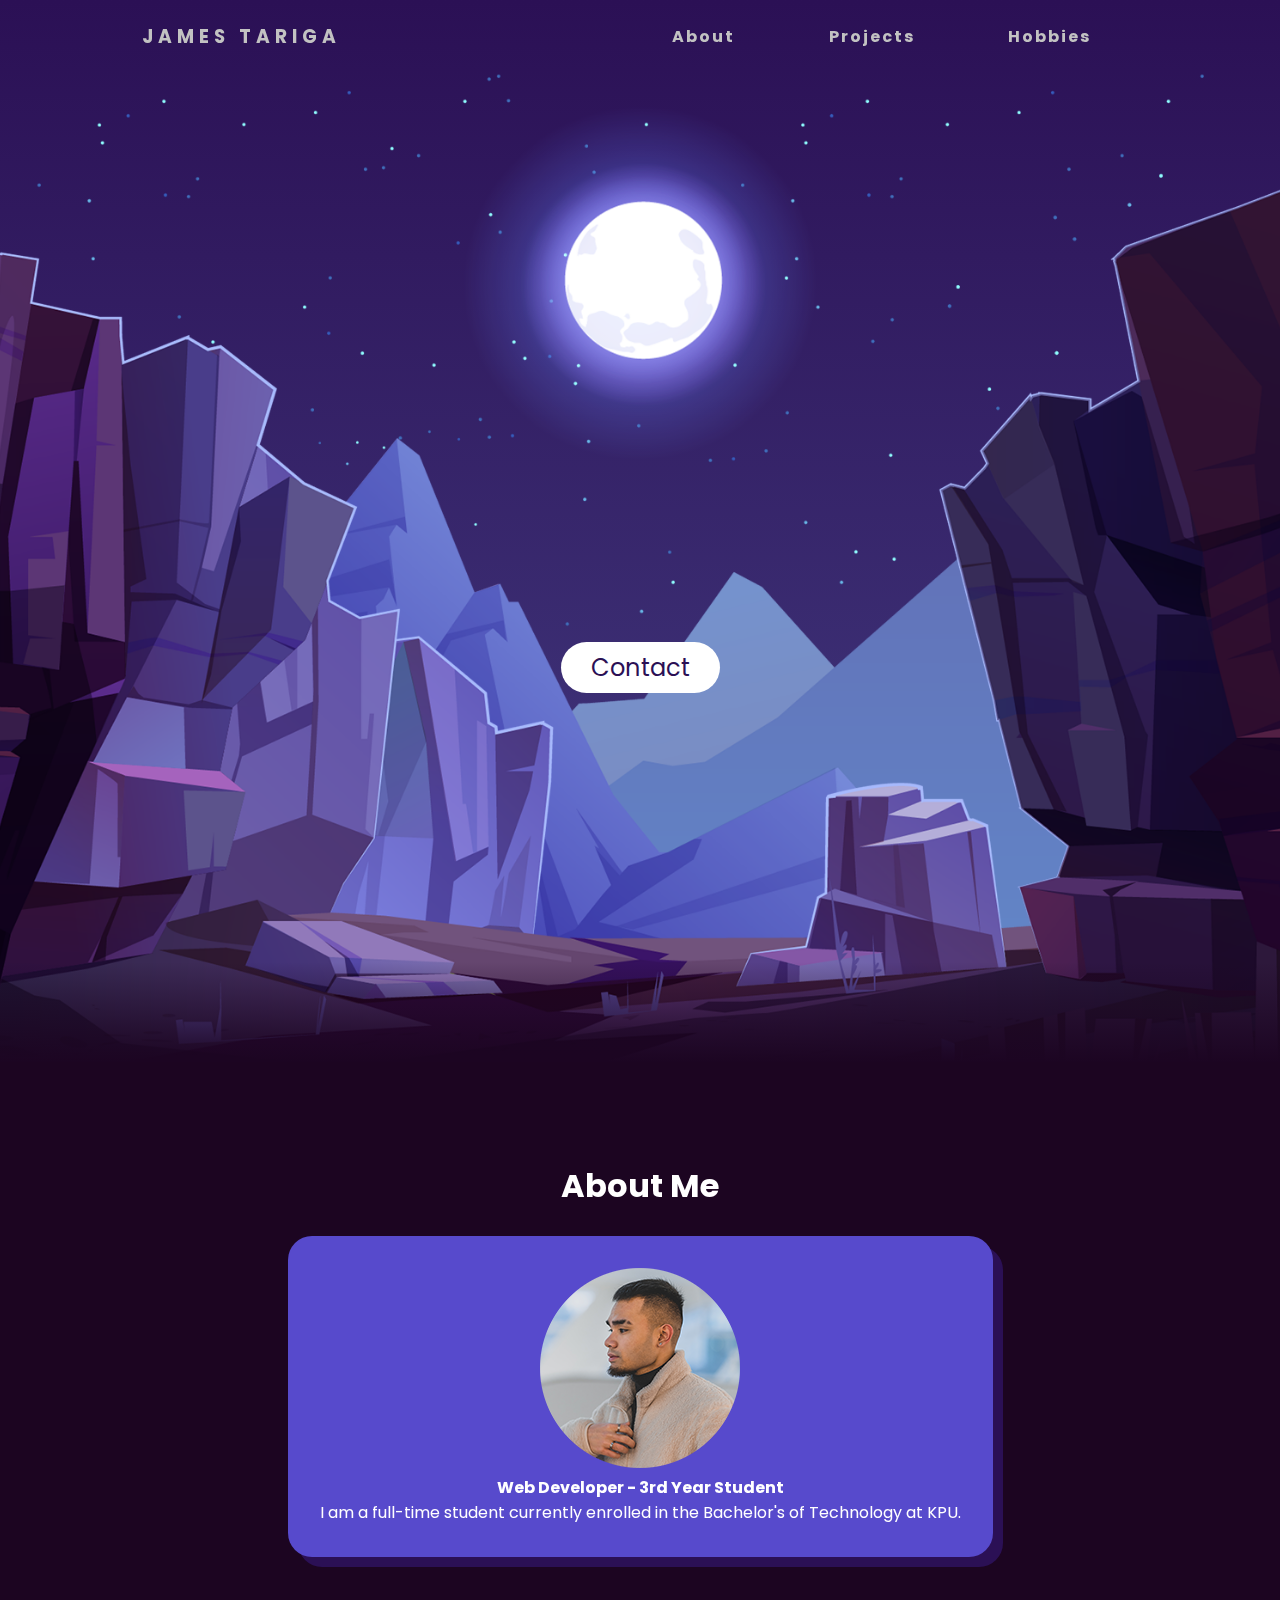
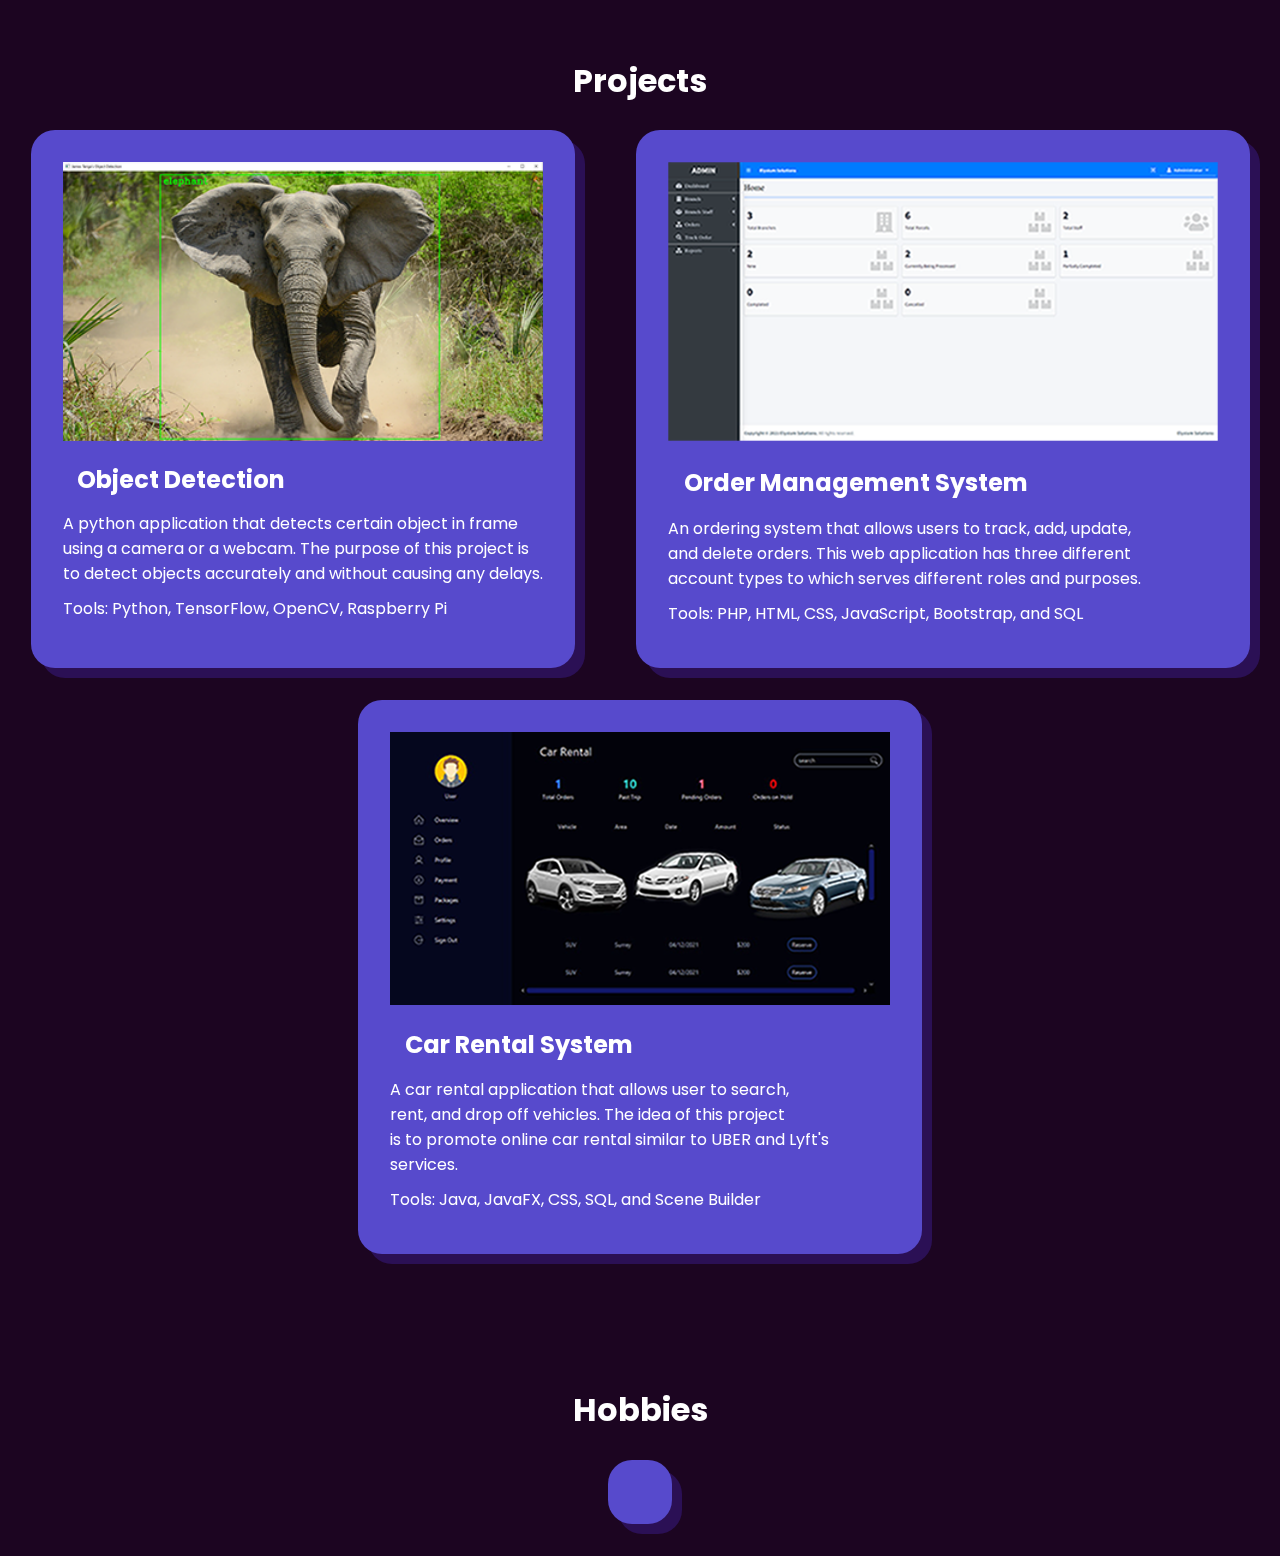
==== index.html @ a45af9a8 "Minor Update" ====
<!DOCTYPE html>
<html lang="en" dir="ltr">

<head>
  <meta charset="utf-8">
  <meta name="viewport" content="width=device-width, initial-scale =1.0">
  <title>James Tariga's Web Portfolio</title>
  <link rel="stylesheet" href="./css/style.css">
  <link rel="preconnect" href="https://fonts.googleapis.com">
  <link rel="preconnect" href="https://fonts.gstatic.com" crossorigin>
  <link href="https://fonts.googleapis.com/css2?family=Poppins&display=swap" rel="stylesheet">
</head>

<!-- Start Body -->

<body>

  <!-- Navbar setup-->

  <header>
    <nav>
      <div class="branding">
        <h3>James Tariga</h3>
      </div>
      <ul class="nav-links">
        <li>
          <a href="#about">About</a>
        </li>
        <li>
          <a href="#projects">Projects</a>
        </li>
        <li>
          <a href="#hobbies">Hobbies</a>
      </ul>
      <div class="burger">
        <div class="line1"></div>
        <div class="line2"></div>
        <div class="line3"></div>
      </div>
    </nav>
    <script src="./js/navbar.js"></script>
  </header>

  <!-- Parallax effect -->

  <section class="parallax">
    <img src="./Images/stars.png" id="stars" alt="stars">
    <img src="./Images/moon.png" id="moon" alt="moon">
    <img src="./Images/mountains_behind.png" id="mountains_behind" alt="mountains_behind">
    <h2 id="text">Web Portfolio</h2>
    <a href="mailto:earl.tariga@email.kpu.ca" id="btn">Contact</a>
    <img src="./Images/mountains_front.png" id="mountains_front" alt="mountains_front">
  </section>

  <!-- About Me section -->

  <div class="about-title" id="about">
    <h2>About Me</h2>
  </div>

  <div class="container">
    <div class="flex">
      <img src="./Images/JamesPFP.png" alt="James Tariga">
      <h4>Web Developer - 3rd Year Student</h4>
      <p>I am a full-time student currently enrolled in the Bachelor's of Technology at KPU.</p>
    </div>
  </div>

  <!-- Project Section -->

  <div class="project-title" id="projects">
    <h2>Projects</h2>
  </div>

  <div class="flex-container">
    <div class="flex-item">
      <a href="https://github.com/jamestariga/ObjectDetection.git"><img src="./Images/ObjectDetection2.png" alt="Object Detection" id="object-detection"></a>
      <h3>Object Detection</h3>
      <p>A python application that detects certain object in frame <br>
        using a camera or a webcam. The purpose of this project is <br>
        to detect objects accurately and without causing any delays.
      </p> 
      <p>Tools: Python, TensorFlow, OpenCV, Raspberry Pi <br></p>
    </div>
    <div class="flex-item">
      <a href="https://github.com/jamestariga/OrderManagementSystem.git"><img src="./Images/oms2.png" alt="OMS" id="oms"></a>
      <h3>Order Management System</h3>
      <p>An ordering system that allows users to track, add, update,<br> 
        and delete orders. This web application has three different <br>
        account types to which serves different roles and purposes.
      </p>
      <p>Tools: PHP, HTML, CSS, JavaScript, Bootstrap, and SQL</p>
    </div>
    <div class="flex-item">
      <img src="./Images/CarRental2.png" alt="Car-Rental" id="car-rental">
      <h3>Car Rental System</h3>
      <p>A car rental application that allows user to search, <br>
        rent, and drop off vehicles. The idea of this project <br>
        is to promote online car rental similar to UBER and Lyft's<br>
        services.
      </p>
      <p>Tools: Java, JavaFX, CSS, SQL, and Scene Builder</p>
    </div>
  </div>

  <div class="hobbies-title" id="hobbies">
    <h2>Hobbies</h2>
  </div>
  
<div class="flex-container">
  <div class="flex-item">

  </div>
</div>

  <script src= "./js/parallax.js"></script>

</body>
</html>
---- css/style.css ----
* {
  margin: 0;
  padding: 0;
  box-sizing: border-box;
  scroll-behavior: smooth;
}

body {
  min-height: 100vh;
  background: linear-gradient(#2b1055, #7597de);
  overflow-x: hidden;
  font-family: 'Poppins', sans-serif;
}

nav {
  display: flex;
  justify-content: space-around;
  align-items: center;
  min-height: 8vh;
  z-index: 10000;
}

.branding {
  color: rgb(194, 194, 194);
  text-transform: uppercase;
  letter-spacing: 5px;
  font-size: 1em;
}

.nav-links {
  display: flex;
  justify-content: space-around;
  width: 40%;
}

.nav-links li {
  list-style: none;
}

.nav-links a {
  color: rgb(194, 194, 194);
  text-decoration: none;
  letter-spacing: 2px;
  font-weight: bold;
  font-size: 1em;
  padding: 5px 5px;
  border-radius: 0.5em 0.5em 0.5em 0.5em;
}

.nav-links a:hover {
  background-color: rgb(87, 74, 204);
  color: rgb(0, 0, 0)
}

.burger {
  display: none;
  cursor: pointer;
}

.burger div {
  width: 25px;
  height: 3px;
  background-color: rgb(194, 194, 194);
  margin: 5px;
  transition: all 0.3s ease;
}

.parallax {
  position: relative;
  width: 100%;
  height: 110vh;
  padding: 100px;
  display: flex;
  justify-content: center;
  align-items: center;
  overflow: hidden;
}

.parallax::before {
  content: '';
  position: absolute;
  bottom: 0;
  width: 100%;
  height: 100px;
  background: linear-gradient(to top, #1c0522, transparent);
  z-index: 1000;
}

.parallax img {
  position: absolute;
  top: 0;
  left: 0;
  width: 100%;
  height: 100%;
  object-fit: cover;
  pointer-events: none;
}

#moon {
  mix-blend-mode: screen;
}

#mountains_front {
  z-index: 10;
}

#text {
  position:absolute;
  right: -350px;
  color: #fff;
  white-space: nowrap;
  font-size: 7.5vw;
  z-index: 9;
}

#btn {
  text-decoration: none;
  display: inline-block;
  padding: 8px 30px;
  border-radius: 40px;
  background: #fff;
  color: #2b1055;
  font-size: 1.5em;
  transform: translateY(100px);
}

.about-title {
  display: flex;
  justify-content: space-around;
  flex-wrap: wrap;
  padding-top: 100px;
  background: #1c0521;
}

.about-title h2 {
  font-size: 2.0em;
  color: #fff;
}

.container {
  display: flex;
  flex-wrap: nowrap;
  padding-top: 2%;
  background: #1c0521;
}

.container img {
  width: 100%;
  max-width:200px;
  height: auto;
}

.flex {
  text-align: center;
  border-radius: 1.5em 1.5em 1.5em 1.5em;
  padding: 2rem;
  margin: auto;
  background-color: rgb(87, 74, 204);
  box-shadow: 10px 10px#2b1055;
}

.flex h4 {
  color: #fff;
}


.flex p {
  font-size: 1.0em;
  color: #fff;
}

.project-title {
  display: flex;
  justify-content: space-around;
  flex-wrap: wrap;
  padding-top: 100px;
  background: #1c0521;
}

.project-title h2 {
  font-size: 2.0em;
  color: #fff;
}

.flex-container {
  display: flex;
  justify-content: space-around;
  flex-wrap: wrap;
  padding-top: 2%;
  background: #1c0521;
}

.flex-item {
  padding: 2rem;
  margin-bottom: 2rem;
  height: auto;
  border-radius: 1.5em 1.5em 1.5em 1.5em;
  background-color: rgb(87, 74, 204);
  box-shadow: 10px 10px#2b1055;
}

.flex-item h3 {
  font-size: 1.5em;
  color: #fff;
  margin: 3%;
  text-align: left;
}

.flex-item p {
  font-size: 1.0em;
  color: #fff;
  margin-bottom: 10px;
  text-align: justify;
}

#object-detection {
  width: 100%;
  height: auto;
}

#oms {
  width: 100%;
  height: auto;
}

#car-rental {
  width: 100%;
  height: auto;
}

.hobbies-title {
  display: flex;
  justify-content: space-around;
  flex-wrap: wrap;
  padding-top: 100px;
  background: #1c0521;
}

.hobbies-title h2 {
  font-size: 2.0em;
  color: #fff;
}

@media screen and (max-width:1024px) {
  .nav-links {
    width: 60%;
  }
  .flex-item {
    padding: 2.5rem;
  }
}

@media screen and (max-width:768px) {
  body {
    overflow-x: hidden;
  }

  h2 {
    font-size: 0.25rem;
  }

  p {
    font-size: 1.2rem;
  }
  .nav-links {
    position: absolute;
    right: 0;
    height: 92vh;
    top: 8vh;
    background: linear-gradient(#2b1055, #7597de);
    display: flex;
    flex-direction: column;
    align-items: center;
    width: 100%;
    transform: translateX(100%);
    transition: transform 0.5s ease-in;
    z-index: 10000;
  }
  .nav-links li {
    opacity: 0;
  }
  .burger {
    display: block;
  }

  .flex-item {
    padding: 1.5rem;
  }

}

.nav-active {
  transform: translateX(0%);
}

@keyframes navLinkFade {
  from {
    opacity: 0;
    transform: translateX(50px);
  }
  to {
    opacity: 1;
    transform: translateX(0px);
  }
}

.toggle .line1 {
  transform: rotate(-45deg) translate(-5px,6px);
}

.toggle .line2 {
  opacity: 0;
}

.toggle .line3 {
  transform: rotate(45deg) translate(-5px,-6px);
}
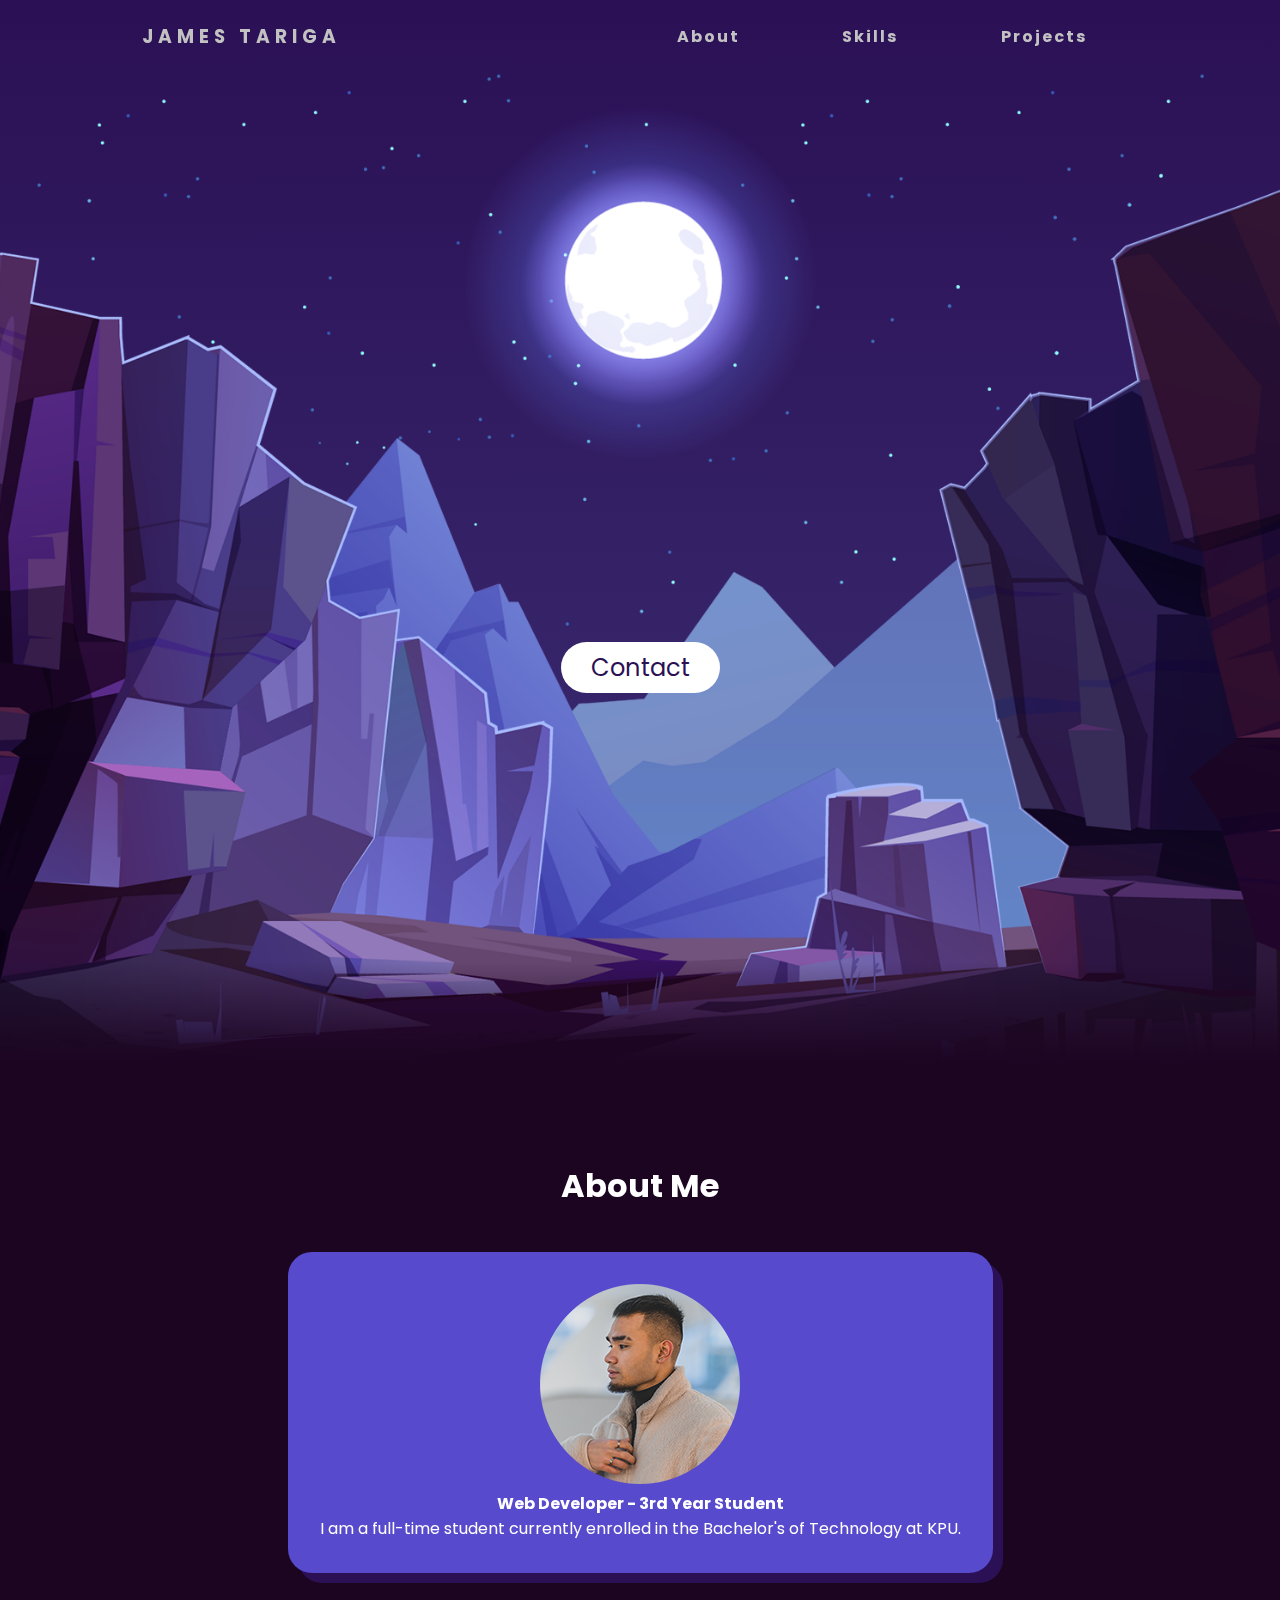
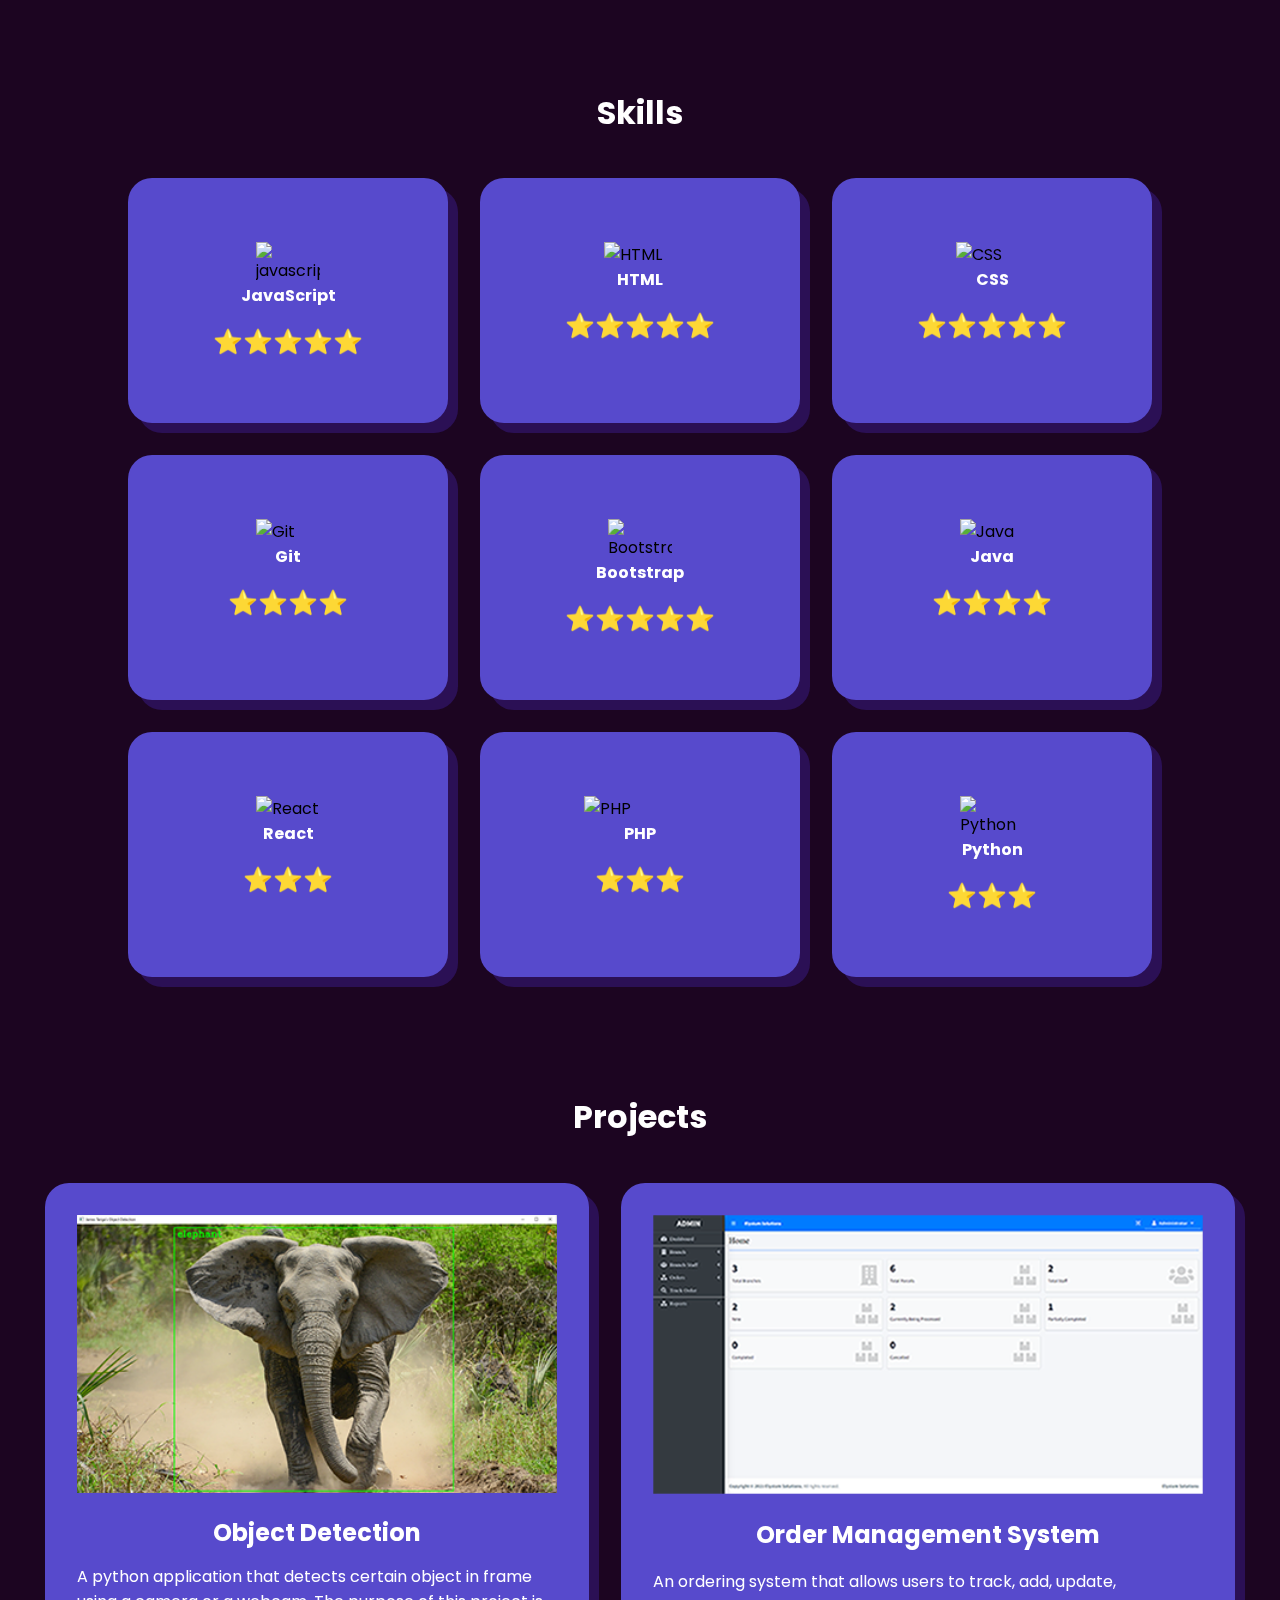
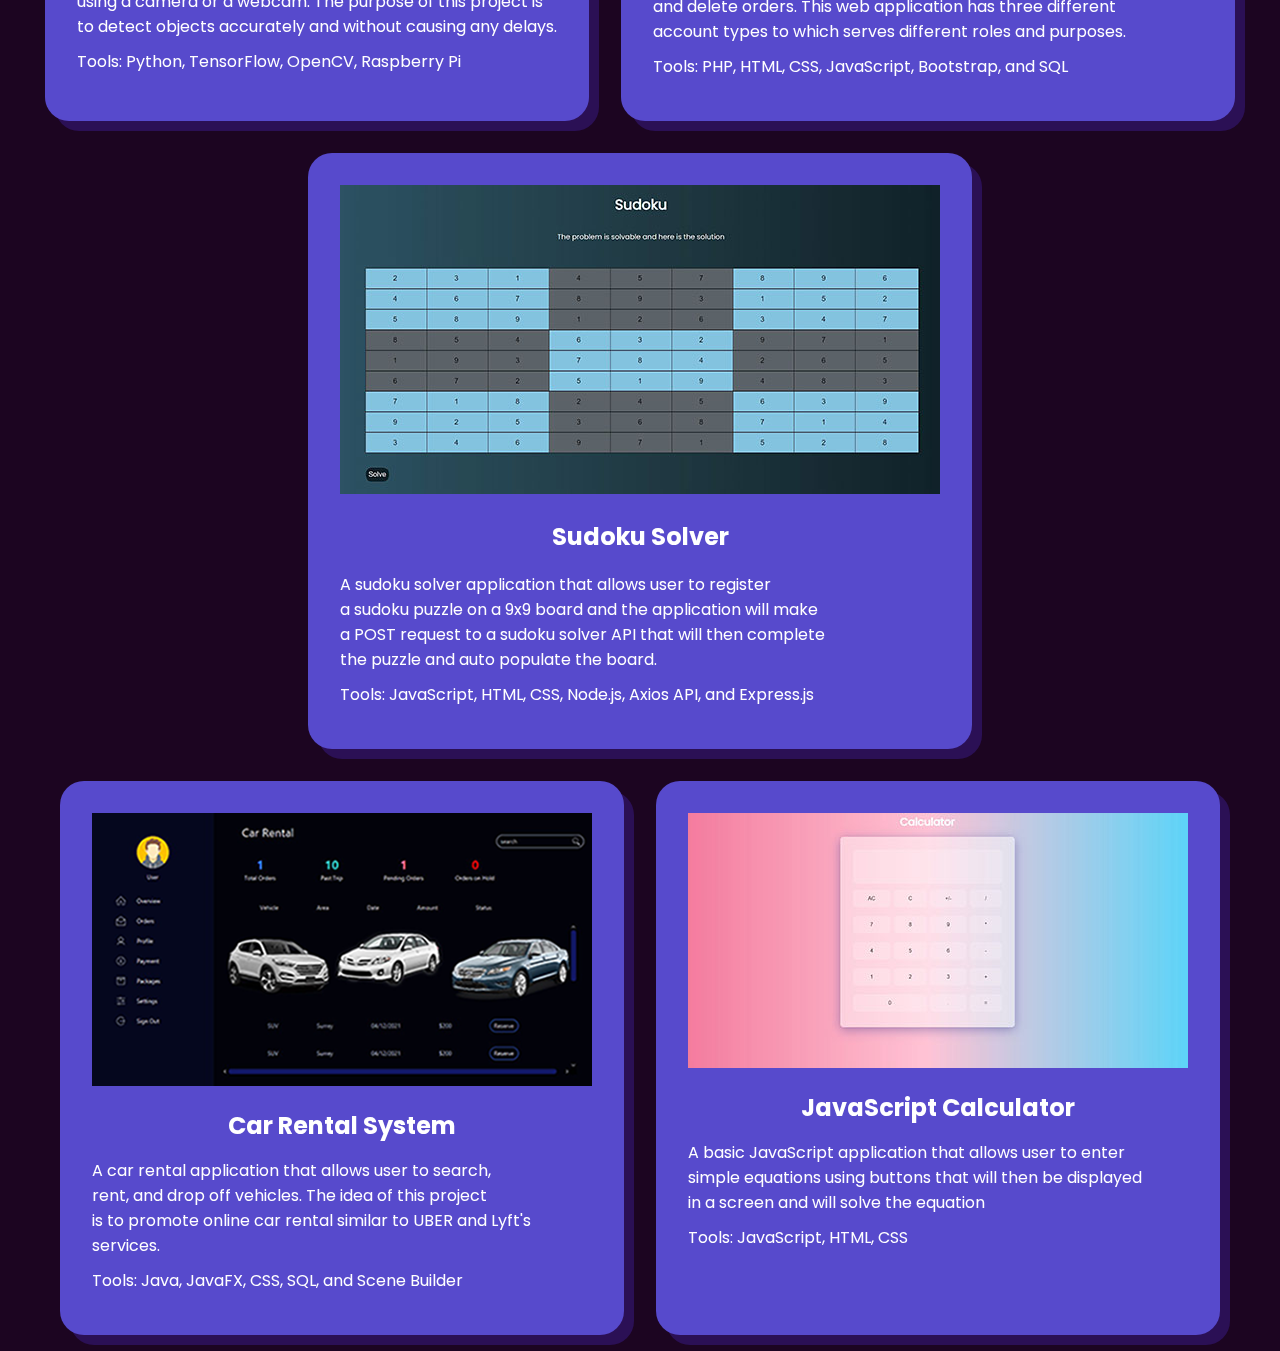
==== commit b83b4725: "Updated sections" ====
--- a/index.html
+++ b/index.html
@@ -27,10 +27,10 @@
           <a href="#about">About</a>
         </li>
         <li>
-          <a href="#projects">Projects</a>
+          <a href="#skills">Skills</a>
         </li>
         <li>
-          <a href="#hobbies">Hobbies</a>
+          <a href="#projects">Projects</a>
       </ul>
       <div class="burger">
         <div class="line1"></div>
@@ -60,9 +60,63 @@
 
   <div class="container">
     <div class="flex">
-      <img src="./Images/JamesPFP.png" alt="James Tariga">
+      <a href="https://github.com/jamestariga"><img src="./Images/JamesPFP.png" alt="James Tariga"></a>
       <h4>Web Developer - 3rd Year Student</h4>
       <p>I am a full-time student currently enrolled in the Bachelor's of Technology at KPU.</p>
+    </div>
+  </div>
+
+    <!-- Skills section -->
+
+  <div class="skills-title" id="skills">
+    <h2>Skills</h2>
+  </div>
+
+  <div class="skills-container" id="skills-item">
+    <div class="skills-item">
+      <img src="https://raw.githubusercontent.com/jmnote/z-icons/master/svg/javascript.svg" alt="javascript">
+      <h3>JavaScript</h3>
+      <p>⭐⭐⭐⭐⭐</p>
+    </div>
+    <div class="skills-item" id="html">
+      <img src="https://raw.githubusercontent.com/github/explore/80688e429a7d4ef2fca1e82350fe8e3517d3494d/topics/html/html.png" alt="HTML">
+      <h3>HTML</h3>
+      <p>⭐⭐⭐⭐⭐</p>
+    </div>
+    <div class="skills-item" id="css">
+      <img src="https://raw.githubusercontent.com/github/explore/80688e429a7d4ef2fca1e82350fe8e3517d3494d/topics/css/css.png" alt="CSS">
+      <h3>CSS</h3>
+      <p>⭐⭐⭐⭐⭐</p>
+    </div>
+    <div class="skills-item">
+      <img src="https://raw.githubusercontent.com/jmnote/z-icons/master/svg/github.svg" alt="Git">
+      <h3>Git</h3>
+      <p>⭐⭐⭐⭐</p>
+    </div>
+    <div class="skills-item">
+      <img src="https://raw.githubusercontent.com/jmnote/z-icons/master/svg/bootstrap.svg" alt="Bootstrap">
+      <h3>Bootstrap</h3>
+      <p>⭐⭐⭐⭐⭐</p>
+    </div>
+    <div class="skills-item">
+      <img src="https://raw.githubusercontent.com/jmnote/z-icons/master/svg/java.svg" alt="Java">
+      <h3>Java</h3>
+      <p>⭐⭐⭐⭐</p>
+    </div>
+    <div class="skills-item" id="react">
+      <img src="https://raw.githubusercontent.com/github/explore/80688e429a7d4ef2fca1e82350fe8e3517d3494d/topics/react/react.png" alt="React">
+      <h3>React</h3>
+      <p>⭐⭐⭐</p>
+    </div>
+    <div class="skills-item" id="php">
+      <img src="https://raw.githubusercontent.com/jmnote/z-icons/master/svg/php.svg" alt="PHP">
+      <h3>PHP</h3>
+      <p>⭐⭐⭐</p>
+    </div>
+    <div class="skills-item">
+      <img src="https://raw.githubusercontent.com/jmnote/z-icons/master/svg/python.svg" alt="Python">
+      <h3>Python</h3>
+      <p>⭐⭐⭐</p>
     </div>
   </div>
 
@@ -92,6 +146,16 @@
       <p>Tools: PHP, HTML, CSS, JavaScript, Bootstrap, and SQL</p>
     </div>
     <div class="flex-item">
+      <a href="https://github.com/jamestariga/sudoku-solver"><img src="./Images/sudoku-solver2.jpg" alt="sudoku-solver" id="sudoku-solver"></a>
+      <h3>Sudoku Solver</h3>
+      <p>A sudoku solver application that allows user to register <br>
+        a sudoku puzzle on a 9x9 board and the application will make <br>
+        a POST request to a sudoku solver API that will then complete<br>
+        the puzzle and auto populate the board.
+      </p>
+      <p>Tools: JavaScript, HTML, CSS, Node.js, Axios API, and Express.js</p>
+    </div>
+    <div class="flex-item">
       <img src="./Images/CarRental2.png" alt="Car-Rental" id="car-rental">
       <h3>Car Rental System</h3>
       <p>A car rental application that allows user to search, <br>
@@ -101,17 +165,16 @@
       </p>
       <p>Tools: Java, JavaFX, CSS, SQL, and Scene Builder</p>
     </div>
+    <div class="flex-item">
+      <a href="https://github.com/jamestariga/Calculator"><img src="./Images/calculator2.jpg" alt="Car-Rental" id="calculator"></a>
+      <h3>JavaScript Calculator</h3>
+      <p>A basic JavaScript application that allows user to enter <br>
+        simple equations using buttons that will then be displayed <br>
+        in a screen and will solve the equation<br>
+      </p>
+      <p>Tools: JavaScript, HTML, CSS</p>
+    </div>
   </div>
-
-  <div class="hobbies-title" id="hobbies">
-    <h2>Hobbies</h2>
-  </div>
-  
-<div class="flex-container">
-  <div class="flex-item">
-
-  </div>
-</div>
 
   <script src= "./js/parallax.js"></script>
 
--- a/css/style.css
+++ b/css/style.css
@@ -126,8 +126,7 @@
 
 .about-title {
   display: flex;
-  justify-content: space-around;
-  flex-wrap: wrap;
+  justify-content: center;
   padding-top: 100px;
   background: #1c0521;
 }
@@ -139,7 +138,8 @@
 
 .container {
   display: flex;
-  flex-wrap: nowrap;
+  justify-content: center;
+  flex-wrap: wrap;
   padding-top: 2%;
   background: #1c0521;
 }
@@ -154,22 +154,166 @@
   text-align: center;
   border-radius: 1.5em 1.5em 1.5em 1.5em;
   padding: 2rem;
-  margin: auto;
+  margin: 1rem;
   background-color: rgb(87, 74, 204);
   box-shadow: 10px 10px#2b1055;
 }
 
-.flex h4 {
-  color: #fff;
-}
-
-
 .flex p {
   font-size: 1.0em;
   color: #fff;
+  text-align: justify;
+}
+
+.flex h4 {
+  font-size: 1.0em;
+  color: #fff;
+}
+
+.flex:hover {
+  background-color: rgb(40, 30, 131);
+}
+
+.skills-title {
+  display: flex;
+  justify-content: center;
+  padding-top: 100px;
+  background: #1c0521;
+}
+
+.skills-title h2 {
+  font-size: 2.0em;
+  color: #fff;
+}
+
+.skills-container {
+  display: flex;
+  justify-content: center;
+  flex-wrap: wrap;
+  padding-top: 2%;
+  background: #1c0521;
+}
+
+.skills-item {
+  display: flex;
+  flex-direction: column;
+  padding: 4rem;
+  margin: 1rem;
+  width: 25%;
+  height: auto;
+  border-radius: 1.5em 1.5em 1.5em 1.5em;
+  background-color: rgb(87, 74, 204);
+  box-shadow: 10px 10px#2b1055;
+}
+
+.skills-item h3 {
+  font-size: 1em;
+  color: #fff;
+  text-align: center;
+}
+
+.skills-item p {
+  font-size: 1.5rem;
+  padding-top: 1rem;
+  text-align: center;
+}
+
+#skills-item img {
+  display: block;
+  margin: 0 auto;
+  width: 4rem;
+}
+
+#html img{
+  width: 4.5rem;
+}
+
+#css img{
+  width: 4.5rem;
+}
+
+#react img{
+  width: 4rem;
+}
+
+#php img{
+  width: 7rem;
 }
 
 .project-title {
+  display: flex;
+  justify-content: center;
+  flex-wrap: wrap;
+  padding-top: 100px;
+  background: #1c0521;
+}
+
+.project-title h2 {
+  font-size: 2.0em;
+  color: #fff;
+}
+
+.flex-container {
+  display: flex;
+  justify-content: center;
+  flex-wrap: wrap;
+  padding-top: 2%;
+  background: #1c0521;
+}
+
+.flex-item {
+  padding: 2rem;
+  margin: 1rem;
+  height: auto;
+  border-radius: 1.5em 1.5em 1.5em 1.5em;
+  background-color: rgb(87, 74, 204);
+  box-shadow: 10px 10px#2b1055;
+}
+
+.flex-item h3 {
+  font-size: 1.5em;
+  color: #fff;
+  margin: 3%;
+  text-align: center;
+}
+
+.flex-item p {
+  font-size: 1.0em;
+  color: #fff;
+  margin-bottom: 10px;
+  text-align: justify;
+}
+
+.flex-item:hover {
+  background-color: rgb(40, 30, 131);
+}
+
+#object-detection {
+  width: 100%;
+  height: auto;
+}
+
+#oms {
+  width: 100%;
+  height: auto;
+}
+
+#car-rental {
+  width: 100%;
+  height: auto;
+}
+
+#sudoku-solver {
+  width: 100%;
+  height: auto;
+}
+
+#calculator {
+  width: 100%;
+  height: auto;
+}
+
+.hobbies-title {
   display: flex;
   justify-content: space-around;
   flex-wrap: wrap;
@@ -177,65 +321,6 @@
   background: #1c0521;
 }
 
-.project-title h2 {
-  font-size: 2.0em;
-  color: #fff;
-}
-
-.flex-container {
-  display: flex;
-  justify-content: space-around;
-  flex-wrap: wrap;
-  padding-top: 2%;
-  background: #1c0521;
-}
-
-.flex-item {
-  padding: 2rem;
-  margin-bottom: 2rem;
-  height: auto;
-  border-radius: 1.5em 1.5em 1.5em 1.5em;
-  background-color: rgb(87, 74, 204);
-  box-shadow: 10px 10px#2b1055;
-}
-
-.flex-item h3 {
-  font-size: 1.5em;
-  color: #fff;
-  margin: 3%;
-  text-align: left;
-}
-
-.flex-item p {
-  font-size: 1.0em;
-  color: #fff;
-  margin-bottom: 10px;
-  text-align: justify;
-}
-
-#object-detection {
-  width: 100%;
-  height: auto;
-}
-
-#oms {
-  width: 100%;
-  height: auto;
-}
-
-#car-rental {
-  width: 100%;
-  height: auto;
-}
-
-.hobbies-title {
-  display: flex;
-  justify-content: space-around;
-  flex-wrap: wrap;
-  padding-top: 100px;
-  background: #1c0521;
-}
-
 .hobbies-title h2 {
   font-size: 2.0em;
   color: #fff;
@@ -248,6 +333,11 @@
   .flex-item {
     padding: 2.5rem;
   }
+  .skills-item p {
+    font-size: 1rem;
+    padding-top: 0.75rem;
+  }
+  
 }
 
 @media screen and (max-width:768px) {
@@ -262,6 +352,61 @@
   p {
     font-size: 1.2rem;
   }
+
+  .container img {
+    width: 100%;
+    max-width:100px;
+    height: auto;
+  }
+
+  .flex {
+    padding: 1rem;
+  }
+
+  #skills-item img {
+    display: block;
+    margin: 0 auto;
+    width: 2rem;
+  }
+
+  #php img{
+    width: 3.5rem;
+    display: block;
+    margin: 0 auto;
+  }
+
+  .skills-item {
+    padding: 2rem;
+    margin: 0.5rem;
+    width: 25%;
+    height: auto;
+  }
+
+  .skills-item h3 {
+    font-size: 0.5rem;
+  }
+
+  .skills-item p {
+    font-size: 0.5rem;
+    padding-top: 0.5rem;
+  }
+
+  #html img{
+    width: 2.1rem;
+  }
+  
+  #css img{
+    width: 2.1rem;
+  }
+  
+  #react img{
+    width: 1.8rem;
+  }
+  
+  #php img{
+    width: 3.3rem;
+  }
+
   .nav-links {
     position: absolute;
     right: 0;
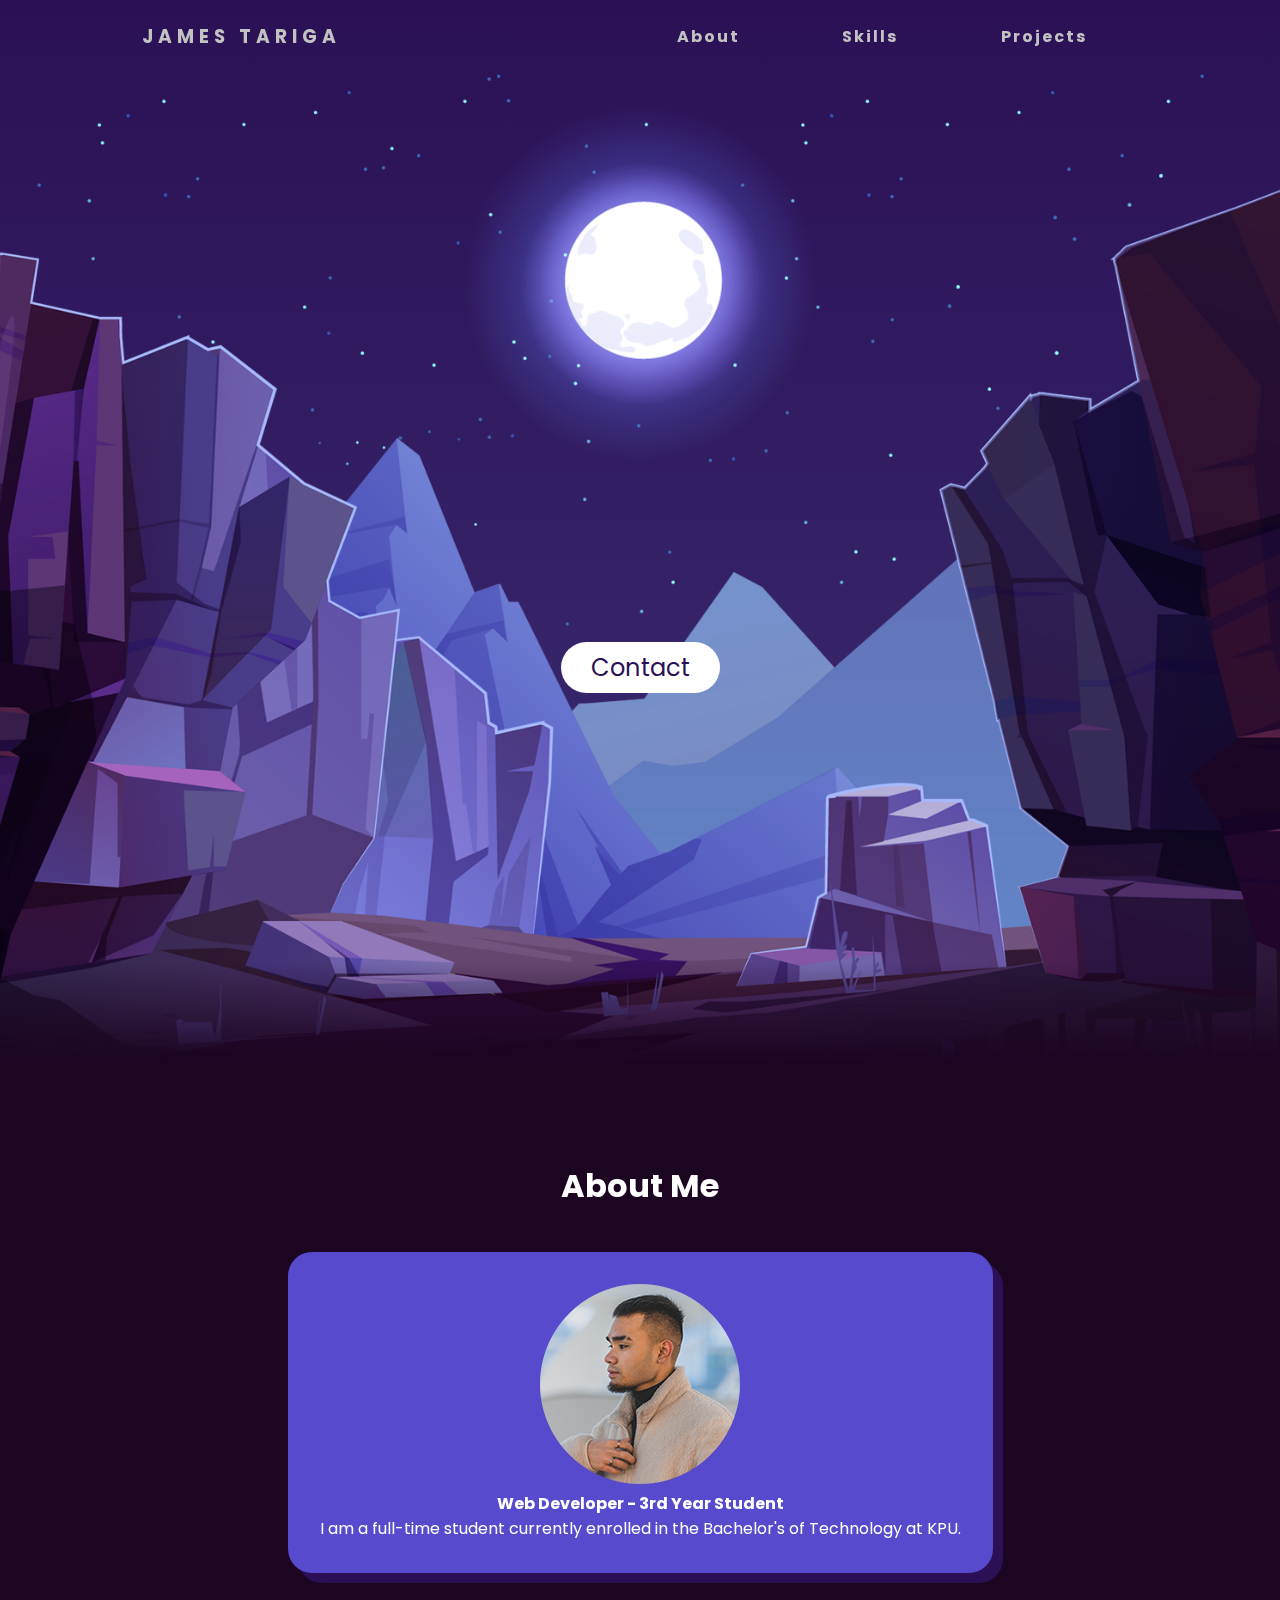
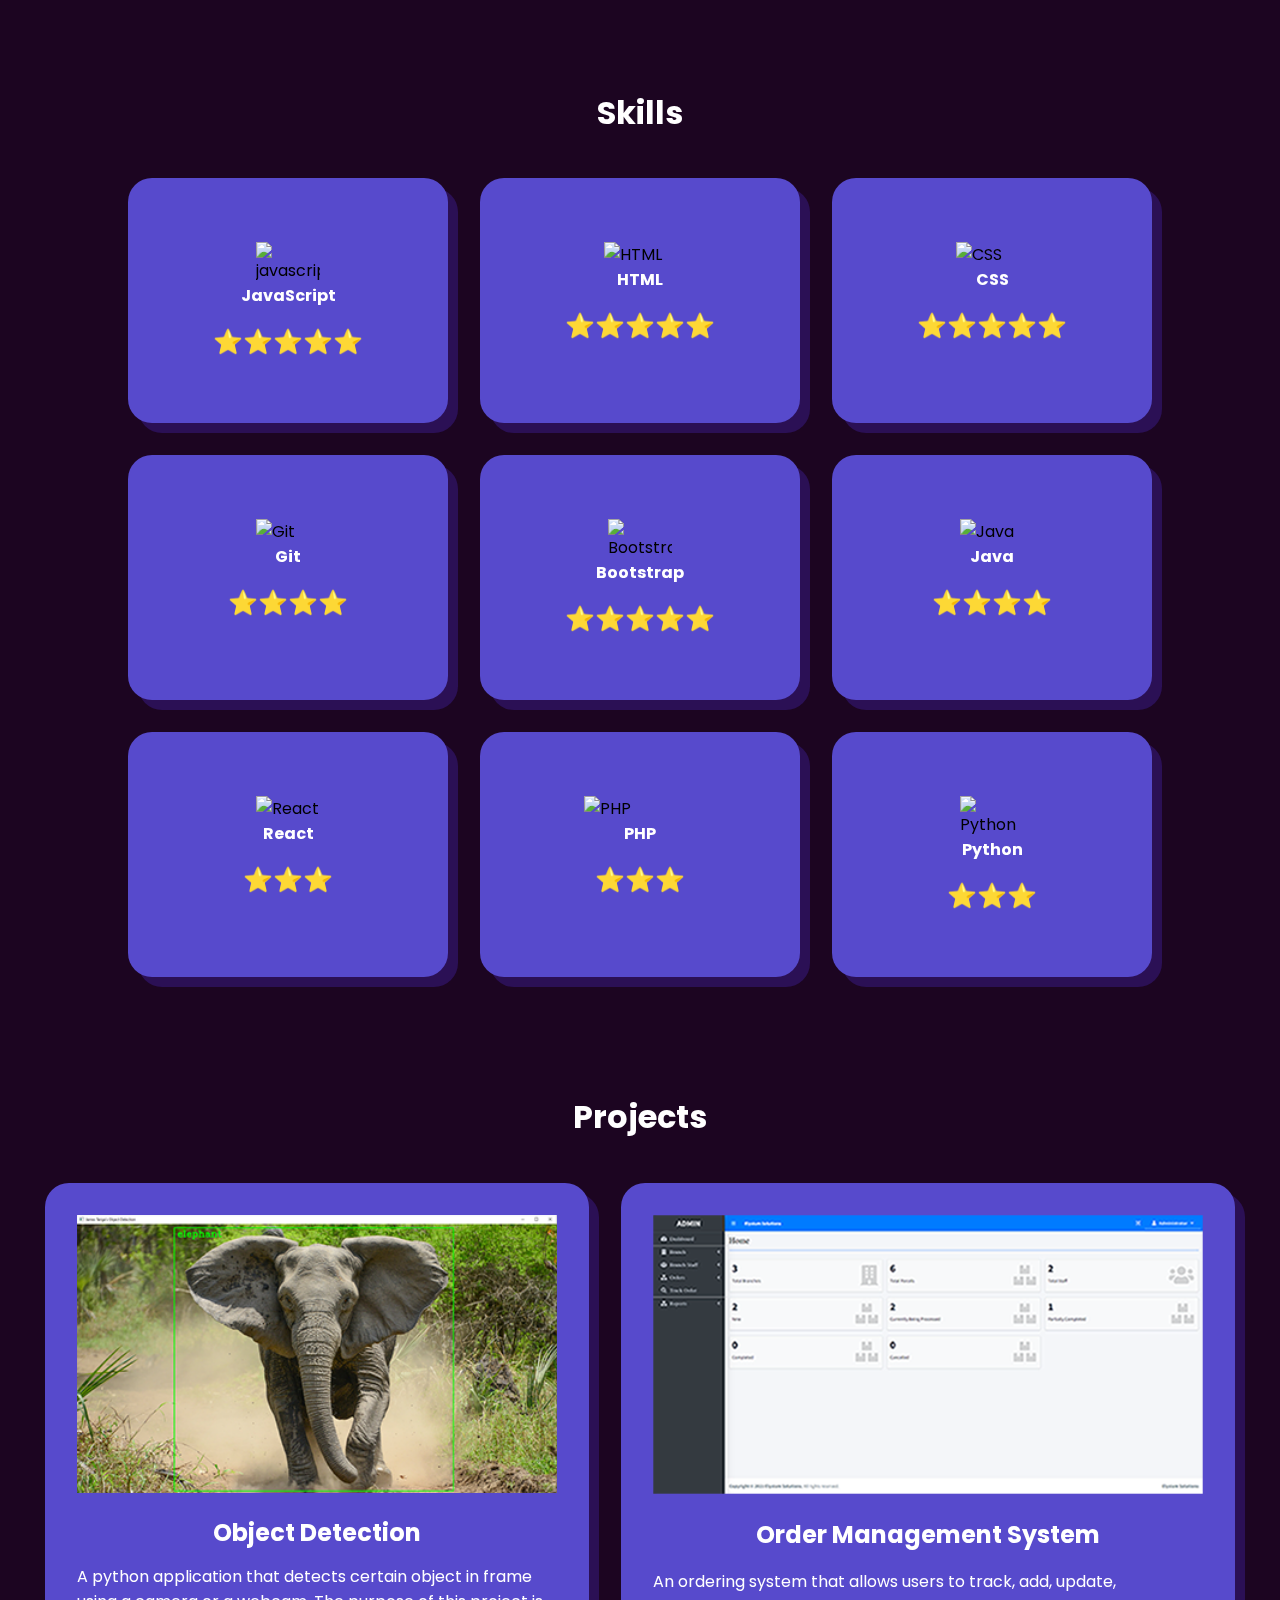
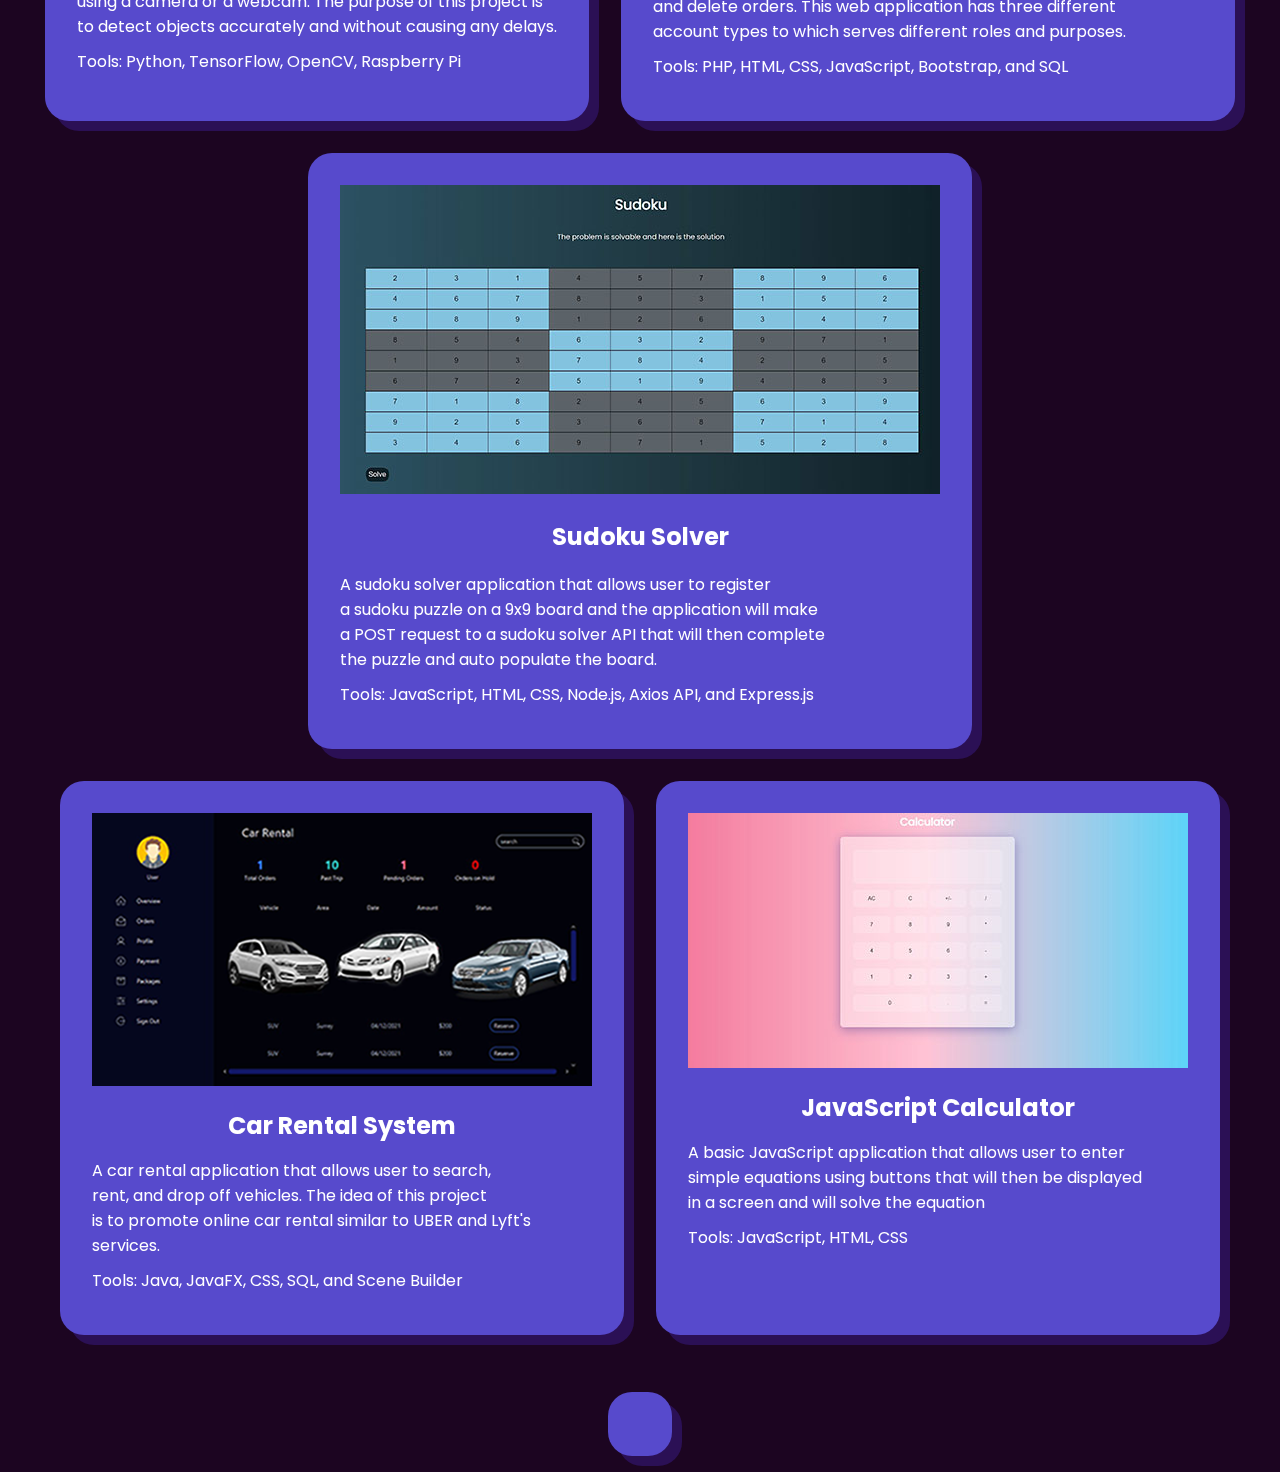
==== commit 4a3d6a3a: "Updated sections" ====
--- a/index.html
+++ b/index.html
@@ -175,6 +175,13 @@
       <p>Tools: JavaScript, HTML, CSS</p>
     </div>
   </div>
+  
+<div class="flex-container">
+  <div class="flex-item">
+
+    
+  </div>
+</div>
 
   <script src= "./js/parallax.js"></script>
 
--- a/css/style.css
+++ b/css/style.css
@@ -158,6 +158,11 @@
   background-color: rgb(87, 74, 204);
   box-shadow: 10px 10px#2b1055;
 }
+
+.flex h4 {
+  color: #fff;
+}
+
 
 .flex p {
   font-size: 1.0em;
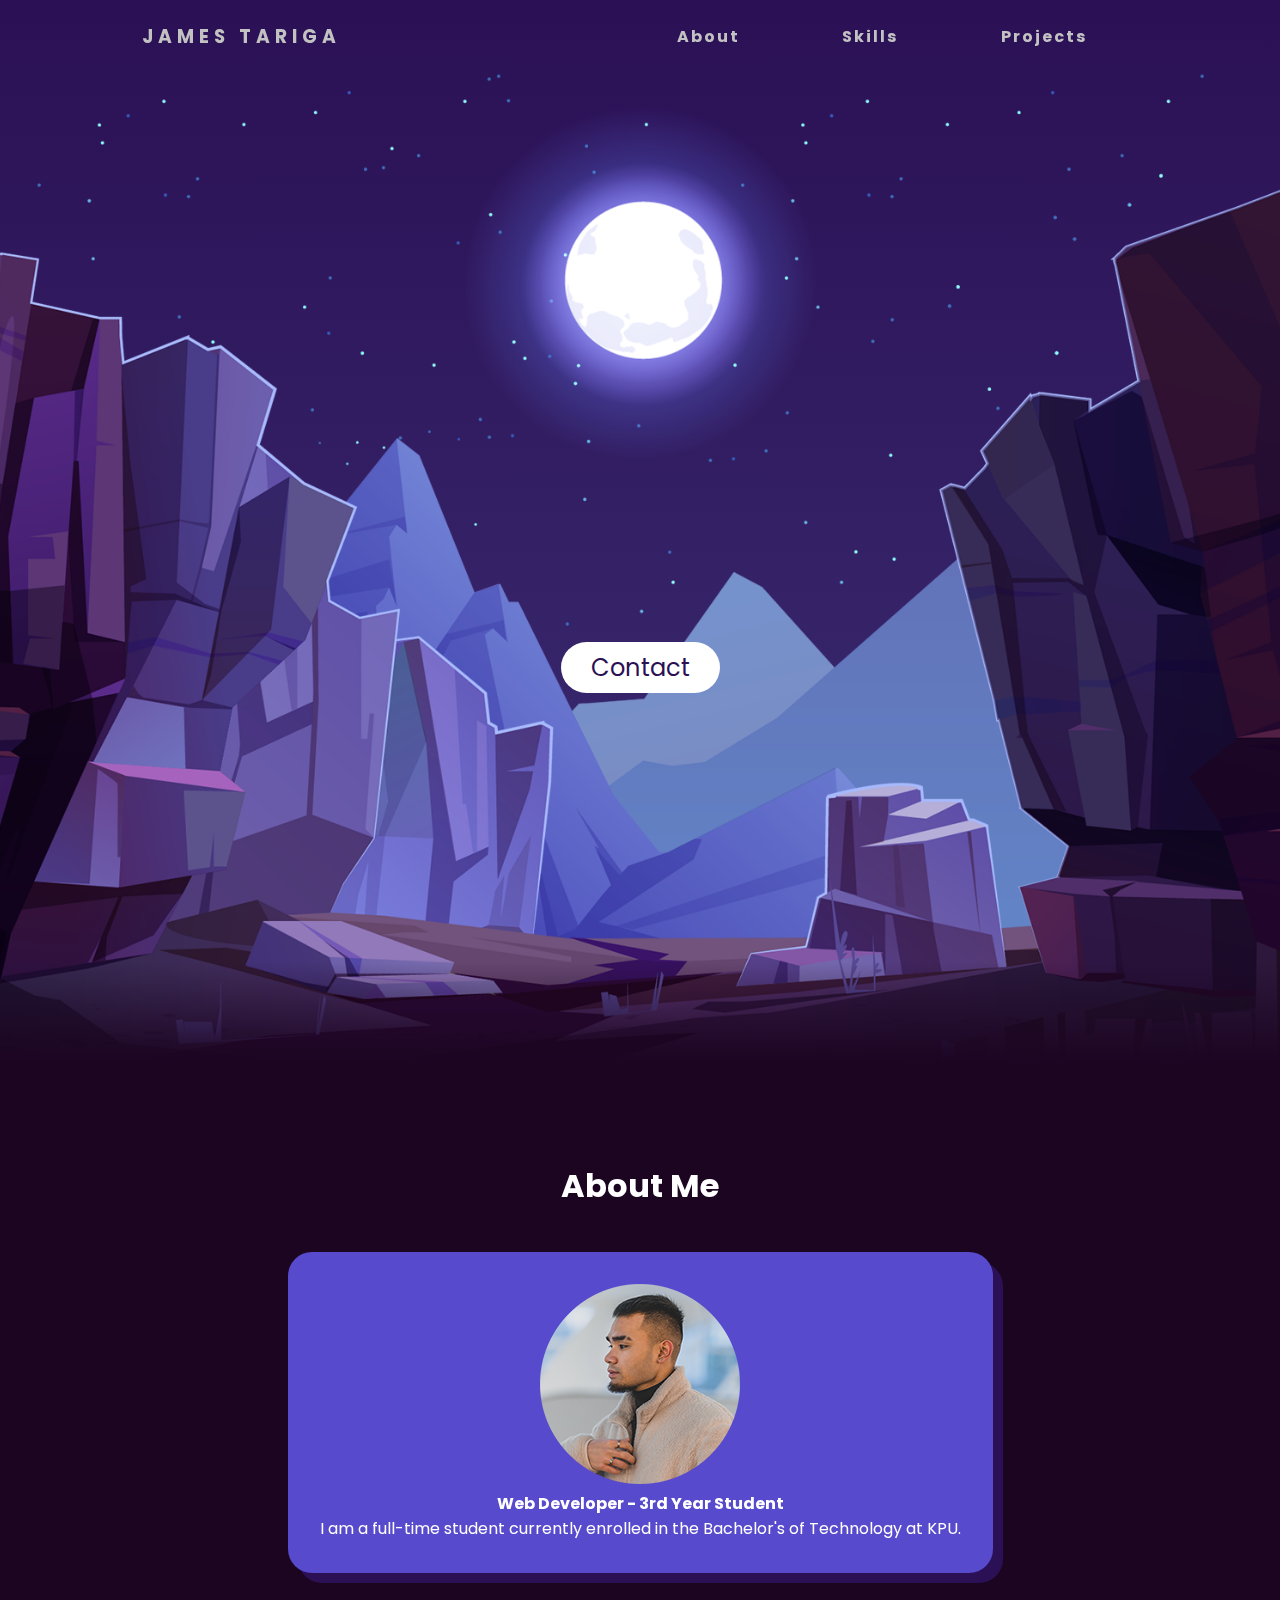
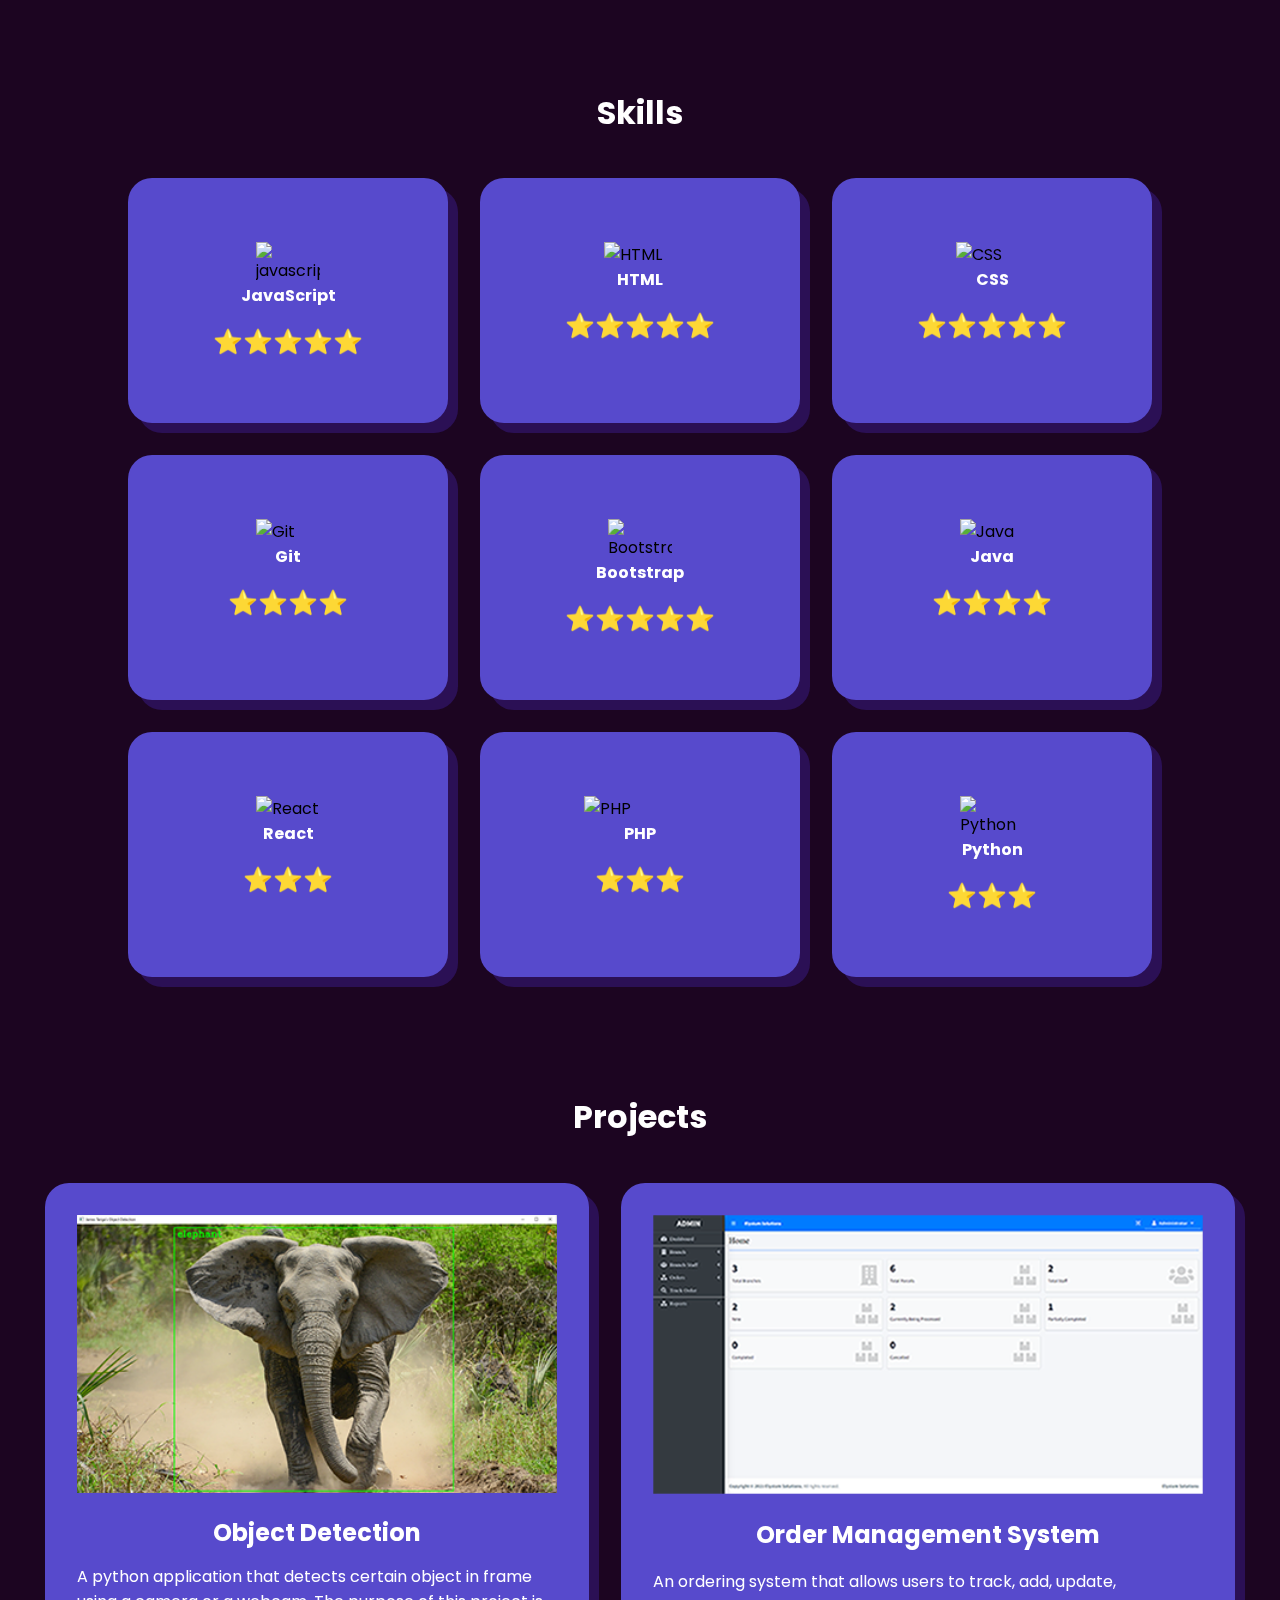
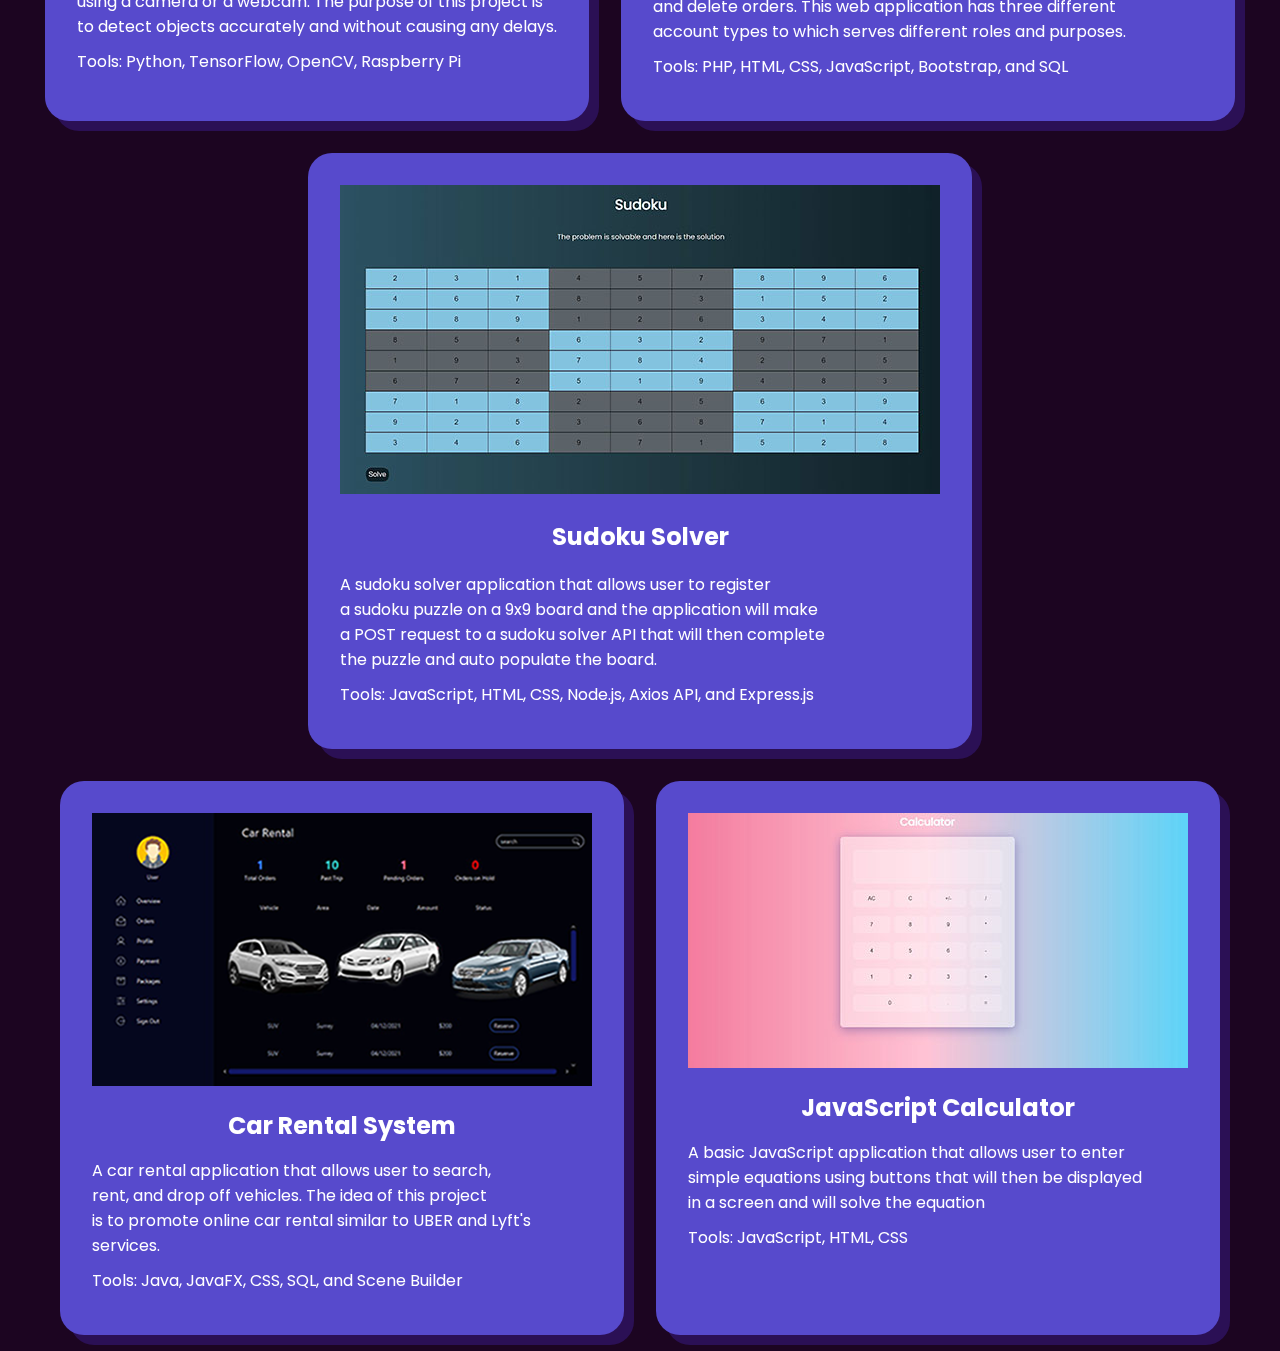
==== commit fb4bfc7e: "Updated sections" ====
--- a/index.html
+++ b/index.html
@@ -175,13 +175,6 @@
       <p>Tools: JavaScript, HTML, CSS</p>
     </div>
   </div>
-  
-<div class="flex-container">
-  <div class="flex-item">
-
-    
-  </div>
-</div>
 
   <script src= "./js/parallax.js"></script>
 
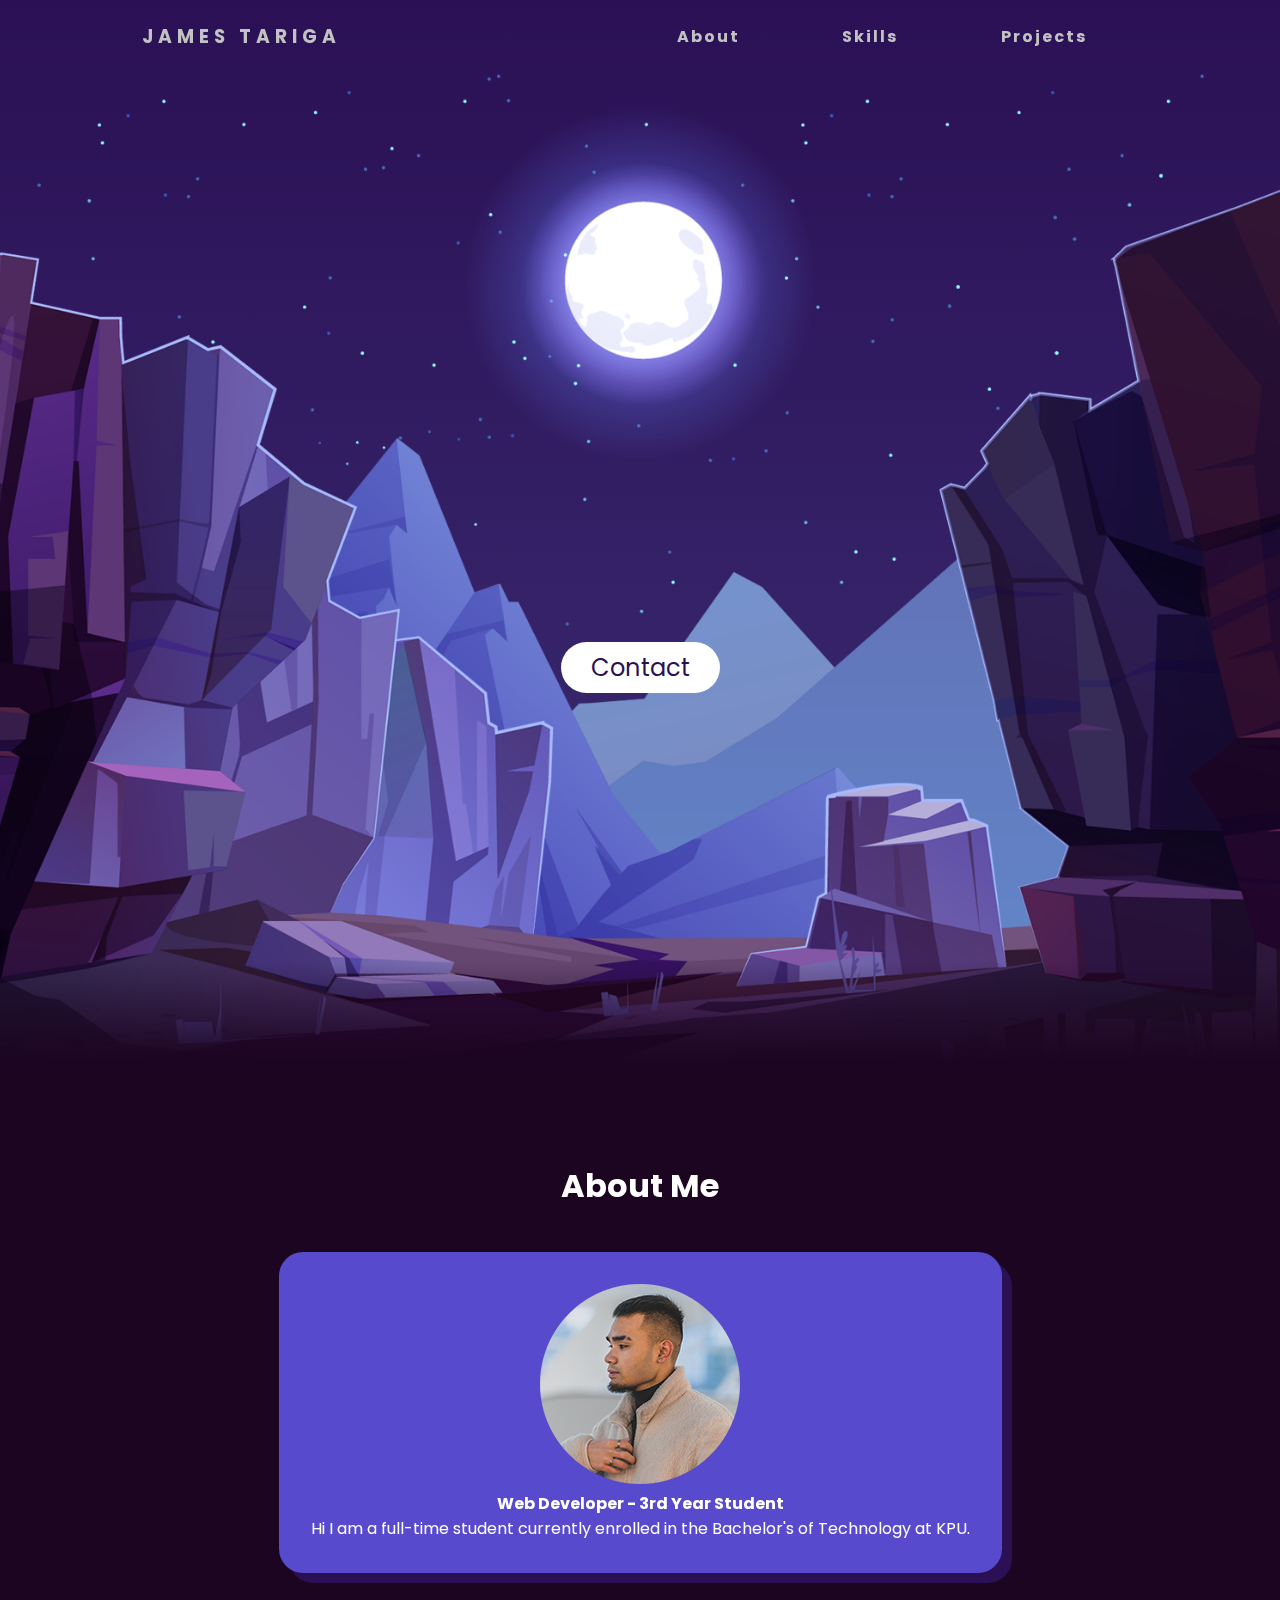
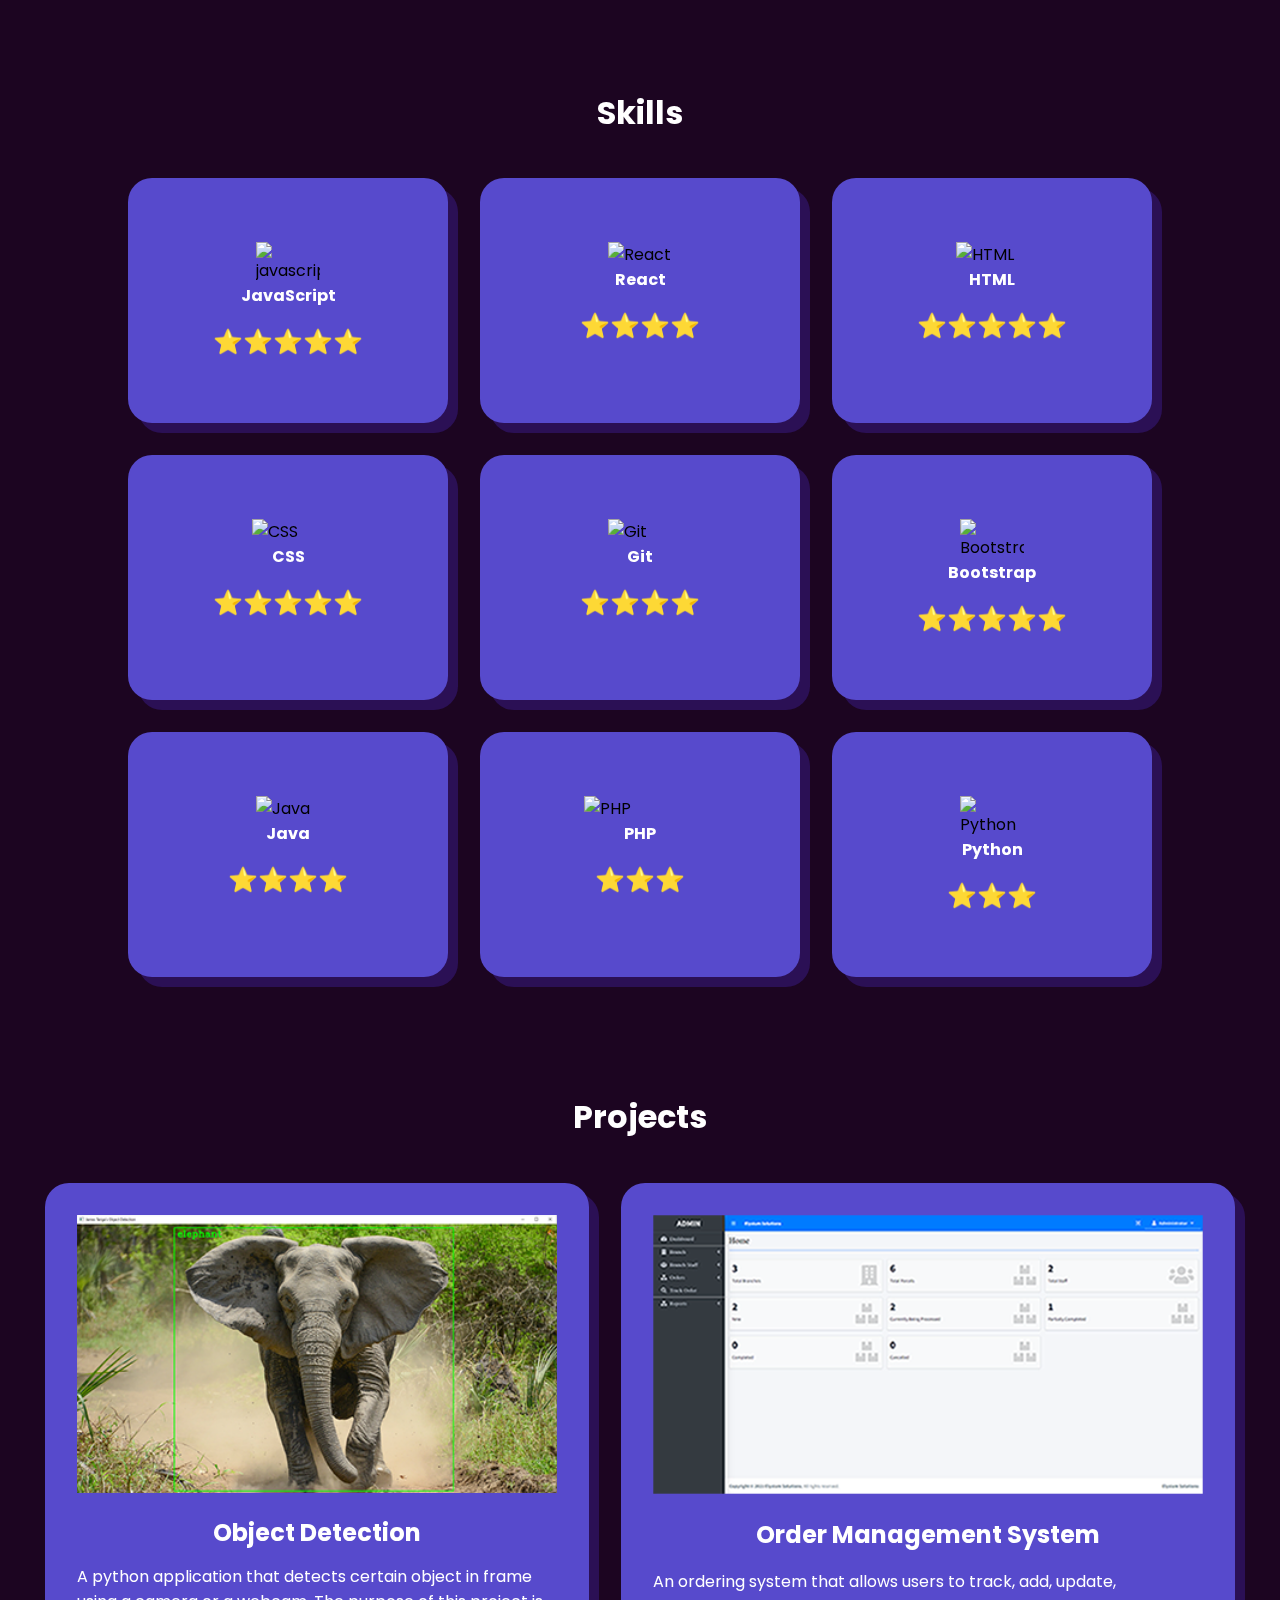
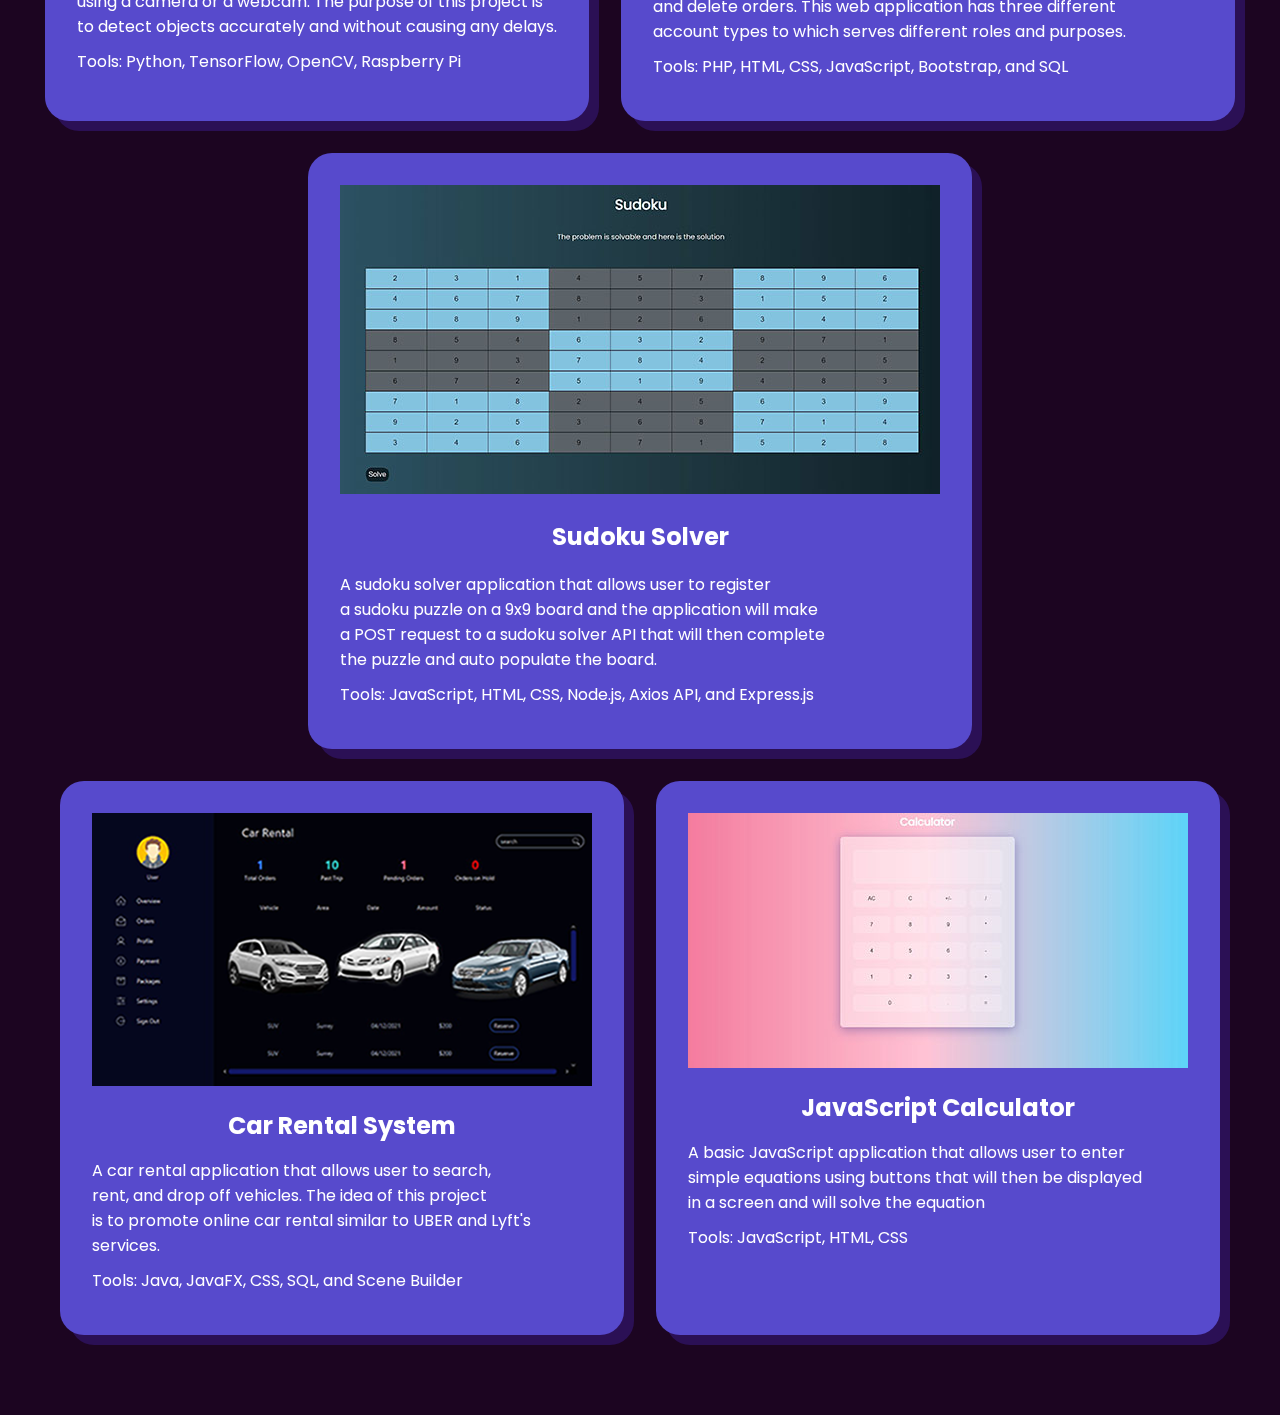
==== commit fc47b69d: "Minor change" ====
--- a/index.html
+++ b/index.html
@@ -62,7 +62,7 @@
     <div class="flex">
       <a href="https://github.com/jamestariga"><img src="./Images/JamesPFP.png" alt="James Tariga"></a>
       <h4>Web Developer - 3rd Year Student</h4>
-      <p>I am a full-time student currently enrolled in the Bachelor's of Technology at KPU.</p>
+      <p>Hi I am a full-time student currently enrolled in the Bachelor's of Technology at KPU.</p>
     </div>
   </div>
 
@@ -77,6 +77,11 @@
       <img src="https://raw.githubusercontent.com/jmnote/z-icons/master/svg/javascript.svg" alt="javascript">
       <h3>JavaScript</h3>
       <p>⭐⭐⭐⭐⭐</p>
+    </div>
+    <div class="skills-item" id="react">
+      <img src="https://raw.githubusercontent.com/github/explore/80688e429a7d4ef2fca1e82350fe8e3517d3494d/topics/react/react.png" alt="React">
+      <h3>React</h3>
+      <p>⭐⭐⭐⭐</p>
     </div>
     <div class="skills-item" id="html">
       <img src="https://raw.githubusercontent.com/github/explore/80688e429a7d4ef2fca1e82350fe8e3517d3494d/topics/html/html.png" alt="HTML">
@@ -102,11 +107,6 @@
       <img src="https://raw.githubusercontent.com/jmnote/z-icons/master/svg/java.svg" alt="Java">
       <h3>Java</h3>
       <p>⭐⭐⭐⭐</p>
-    </div>
-    <div class="skills-item" id="react">
-      <img src="https://raw.githubusercontent.com/github/explore/80688e429a7d4ef2fca1e82350fe8e3517d3494d/topics/react/react.png" alt="React">
-      <h3>React</h3>
-      <p>⭐⭐⭐</p>
     </div>
     <div class="skills-item" id="php">
       <img src="https://raw.githubusercontent.com/jmnote/z-icons/master/svg/php.svg" alt="PHP">
--- a/css/style.css
+++ b/css/style.css
@@ -49,7 +49,7 @@
 
 .nav-links a:hover {
   background-color: rgb(87, 74, 204);
-  color: rgb(0, 0, 0)
+  color: rgb(0, 0, 0);
 }
 
 .burger {
@@ -105,7 +105,7 @@
 }
 
 #text {
-  position:absolute;
+  position: absolute;
   right: -350px;
   color: #fff;
   white-space: nowrap;
@@ -132,7 +132,7 @@
 }
 
 .about-title h2 {
-  font-size: 2.0em;
+  font-size: 2em;
   color: #fff;
 }
 
@@ -146,7 +146,7 @@
 
 .container img {
   width: 100%;
-  max-width:200px;
+  max-width: 200px;
   height: auto;
 }
 
@@ -163,15 +163,14 @@
   color: #fff;
 }
 
-
 .flex p {
-  font-size: 1.0em;
+  font-size: 1em;
   color: #fff;
   text-align: justify;
 }
 
 .flex h4 {
-  font-size: 1.0em;
+  font-size: 1em;
   color: #fff;
 }
 
@@ -187,7 +186,7 @@
 }
 
 .skills-title h2 {
-  font-size: 2.0em;
+  font-size: 2em;
   color: #fff;
 }
 
@@ -229,19 +228,19 @@
   width: 4rem;
 }
 
-#html img{
+#html img {
   width: 4.5rem;
 }
 
-#css img{
+#css img {
   width: 4.5rem;
 }
 
-#react img{
+#react img {
   width: 4rem;
 }
 
-#php img{
+#php img {
   width: 7rem;
 }
 
@@ -254,7 +253,7 @@
 }
 
 .project-title h2 {
-  font-size: 2.0em;
+  font-size: 2em;
   color: #fff;
 }
 
@@ -263,6 +262,7 @@
   justify-content: center;
   flex-wrap: wrap;
   padding-top: 2%;
+  padding-bottom: 4rem;
   background: #1c0521;
 }
 
@@ -283,7 +283,7 @@
 }
 
 .flex-item p {
-  font-size: 1.0em;
+  font-size: 1em;
   color: #fff;
   margin-bottom: 10px;
   text-align: justify;
@@ -327,11 +327,11 @@
 }
 
 .hobbies-title h2 {
-  font-size: 2.0em;
-  color: #fff;
-}
-
-@media screen and (max-width:1024px) {
+  font-size: 2em;
+  color: #fff;
+}
+
+@media screen and (max-width: 1024px) {
   .nav-links {
     width: 60%;
   }
@@ -342,10 +342,9 @@
     font-size: 1rem;
     padding-top: 0.75rem;
   }
-  
-}
-
-@media screen and (max-width:768px) {
+}
+
+@media screen and (max-width: 768px) {
   body {
     overflow-x: hidden;
   }
@@ -360,7 +359,7 @@
 
   .container img {
     width: 100%;
-    max-width:100px;
+    max-width: 100px;
     height: auto;
   }
 
@@ -374,7 +373,7 @@
     width: 2rem;
   }
 
-  #php img{
+  #php img {
     width: 3.5rem;
     display: block;
     margin: 0 auto;
@@ -396,19 +395,19 @@
     padding-top: 0.5rem;
   }
 
-  #html img{
+  #html img {
     width: 2.1rem;
   }
-  
-  #css img{
+
+  #css img {
     width: 2.1rem;
   }
-  
-  #react img{
+
+  #react img {
     width: 1.8rem;
   }
-  
-  #php img{
+
+  #php img {
     width: 3.3rem;
   }
 
@@ -436,7 +435,6 @@
   .flex-item {
     padding: 1.5rem;
   }
-
 }
 
 .nav-active {
@@ -455,7 +453,7 @@
 }
 
 .toggle .line1 {
-  transform: rotate(-45deg) translate(-5px,6px);
+  transform: rotate(-45deg) translate(-5px, 6px);
 }
 
 .toggle .line2 {
@@ -463,5 +461,5 @@
 }
 
 .toggle .line3 {
-  transform: rotate(45deg) translate(-5px,-6px);
-}
+  transform: rotate(45deg) translate(-5px, -6px);
+}
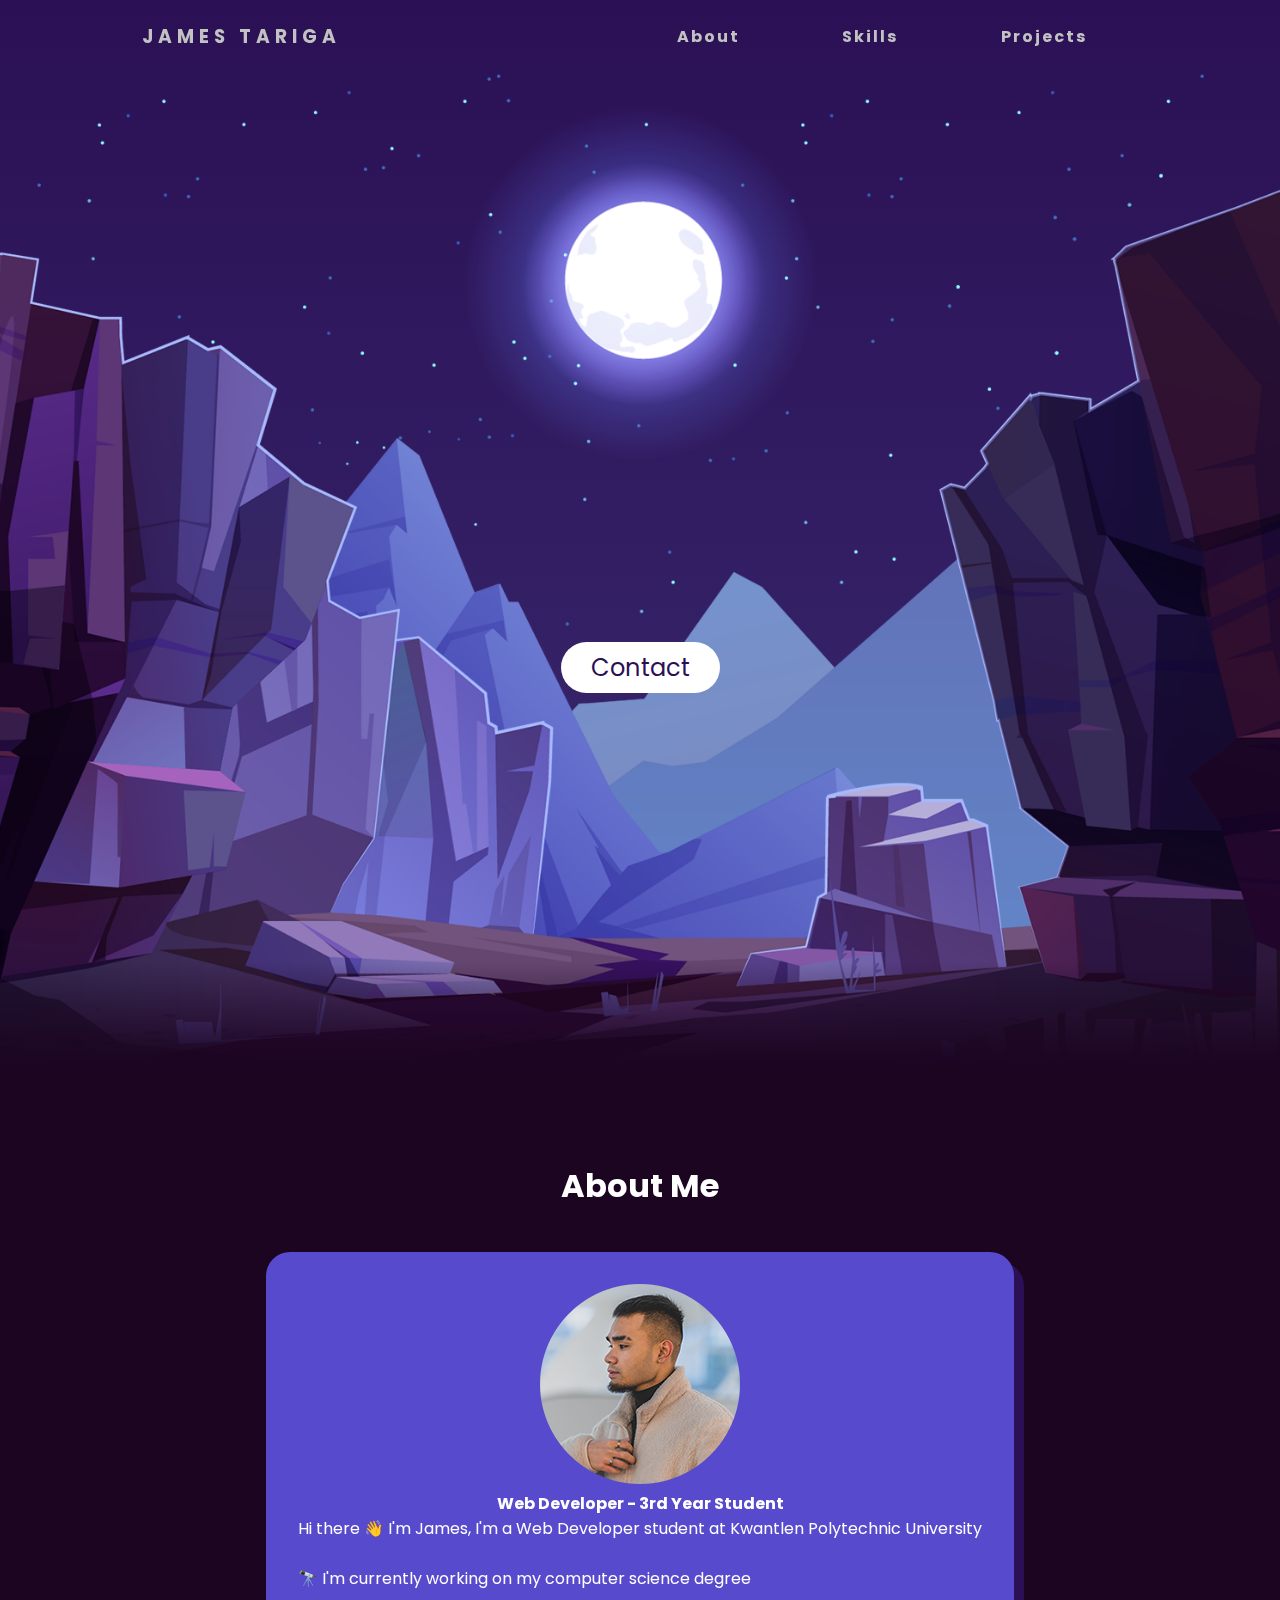
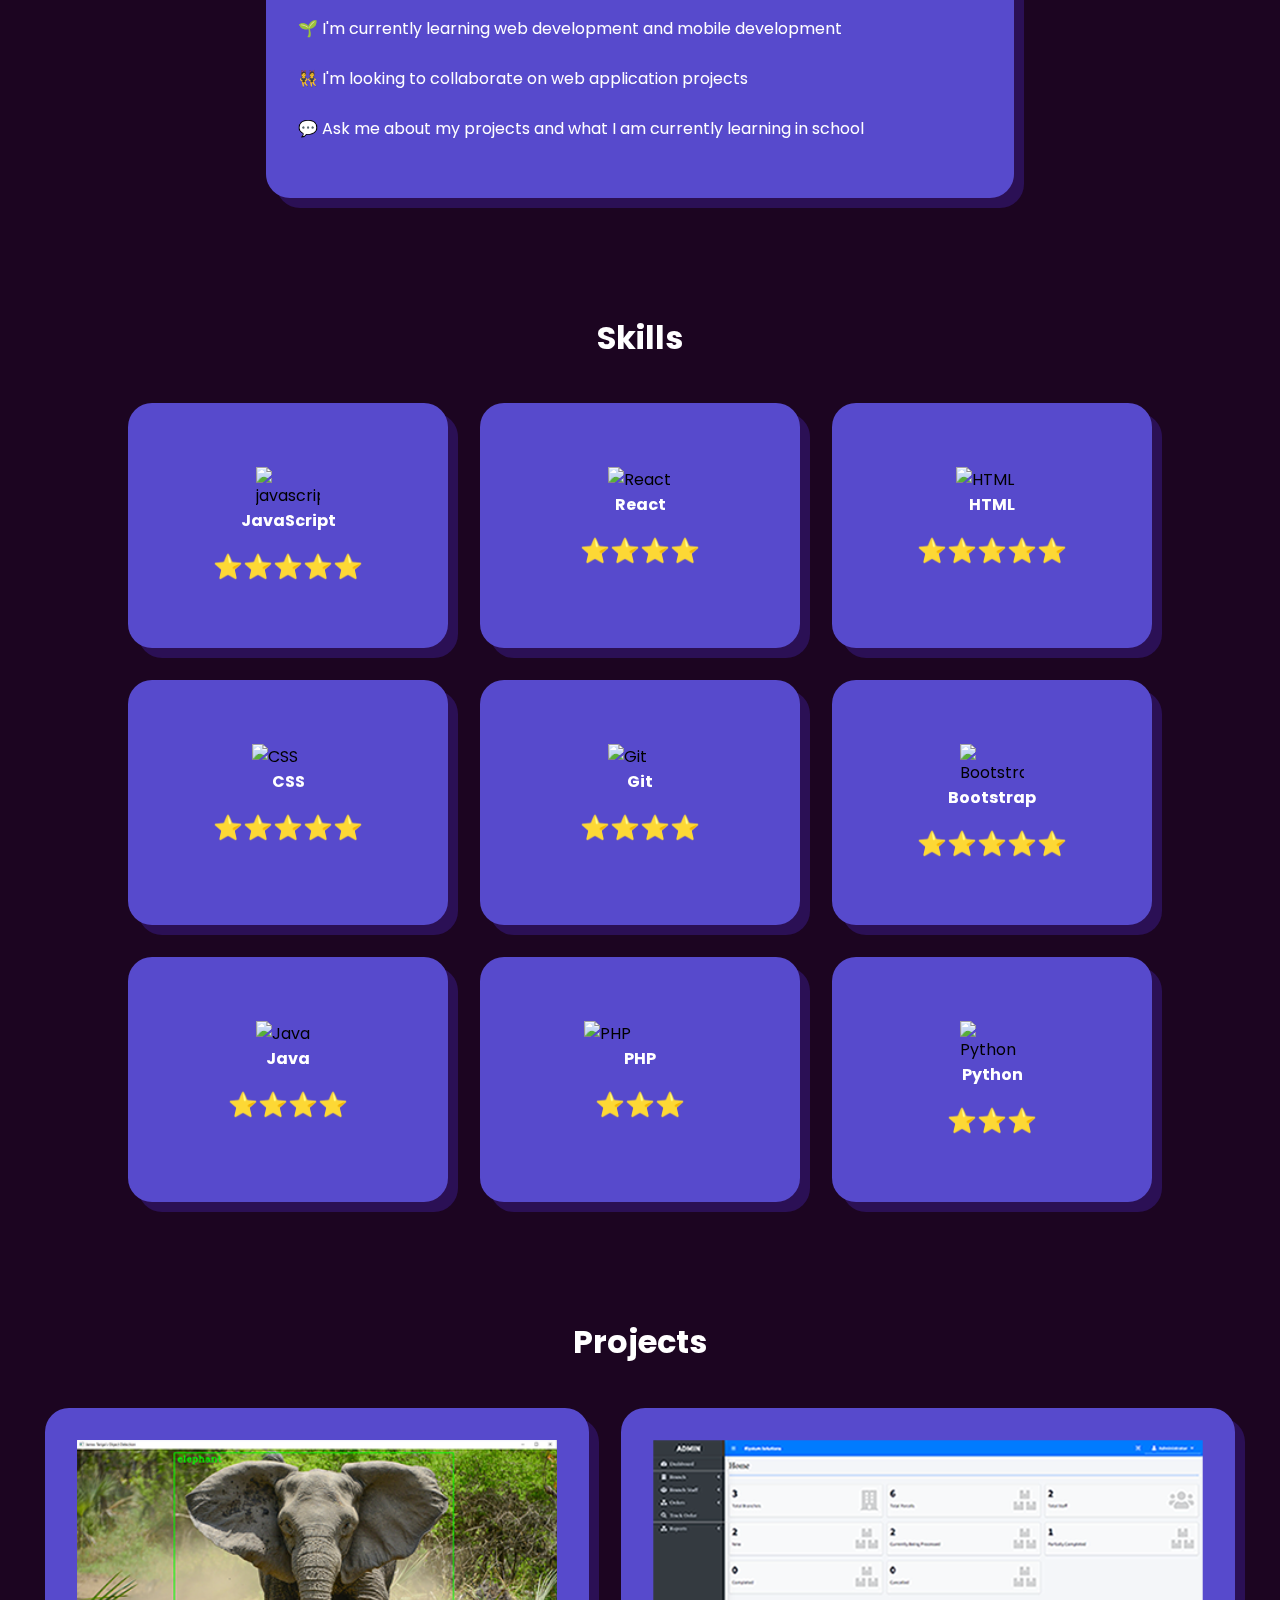
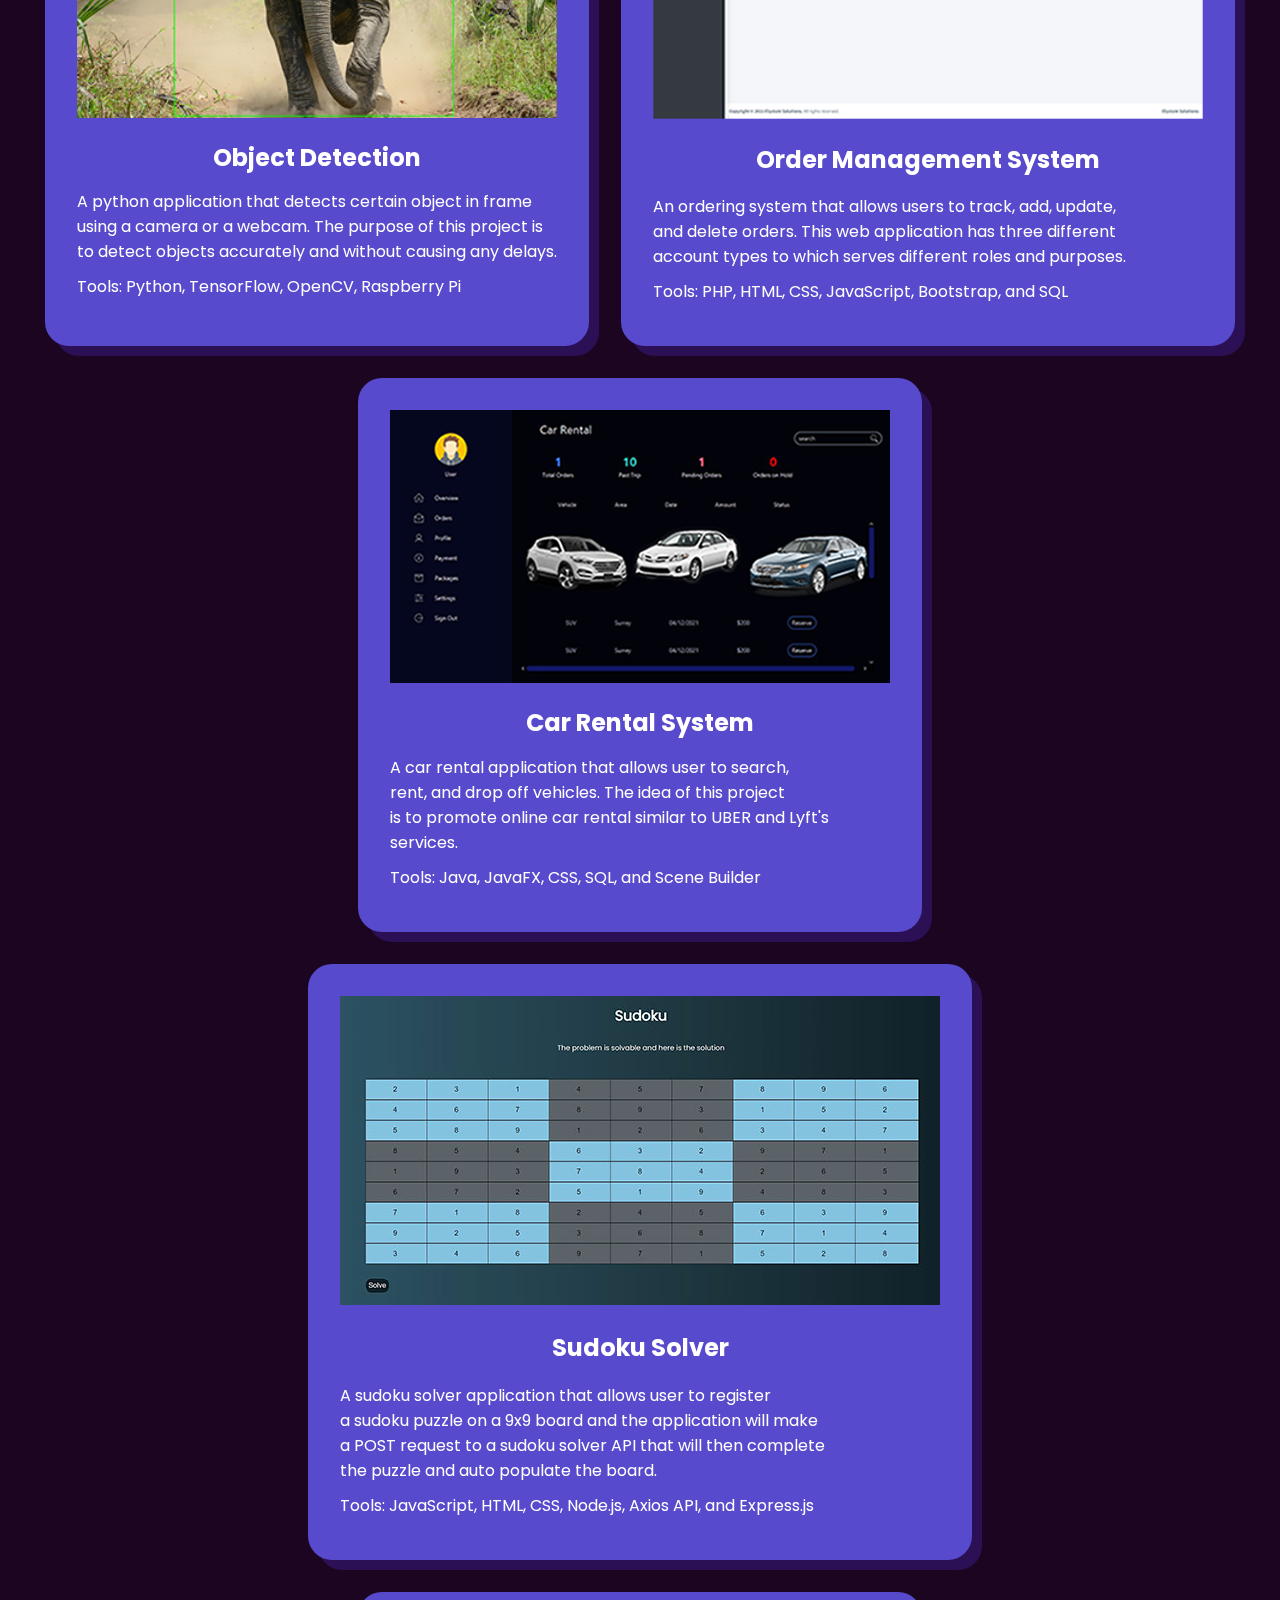
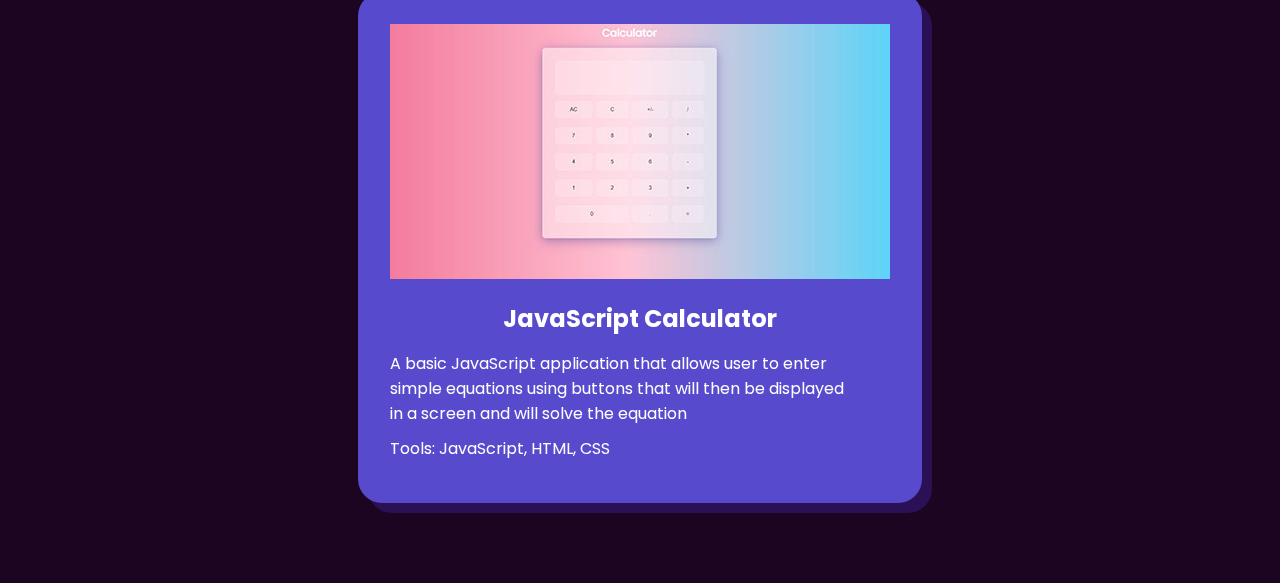
==== commit 2d284a9e: "Added animation" ====
--- a/index.html
+++ b/index.html
@@ -6,6 +6,7 @@
   <meta name="viewport" content="width=device-width, initial-scale =1.0">
   <title>James Tariga's Web Portfolio</title>
   <link rel="stylesheet" href="./css/style.css">
+  <link rel="stylesheet" href="./css/animation.css">
   <link rel="preconnect" href="https://fonts.googleapis.com">
   <link rel="preconnect" href="https://fonts.gstatic.com" crossorigin>
   <link href="https://fonts.googleapis.com/css2?family=Poppins&display=swap" rel="stylesheet">
@@ -62,7 +63,11 @@
     <div class="flex">
       <a href="https://github.com/jamestariga"><img src="./Images/JamesPFP.png" alt="James Tariga"></a>
       <h4>Web Developer - 3rd Year Student</h4>
-      <p>Hi I am a full-time student currently enrolled in the Bachelor's of Technology at KPU.</p>
+      <p>Hi there 👋 I'm James, I'm a Web Developer student at Kwantlen Polytechnic University</p><br>
+      <p>🔭 I'm currently working on my computer science degree</p><br>
+      <p>🌱 I'm currently learning web development and mobile development</p><br>
+      <p>👯 I'm looking to collaborate on web application projects</p><br>
+      <p>💬 Ask me about my projects and what I am currently learning in school</p><br>
     </div>
   </div>
 
@@ -146,6 +151,16 @@
       <p>Tools: PHP, HTML, CSS, JavaScript, Bootstrap, and SQL</p>
     </div>
     <div class="flex-item">
+      <img src="./Images/CarRental2.png" alt="Car-Rental" id="car-rental">
+      <h3>Car Rental System</h3>
+      <p>A car rental application that allows user to search, <br>
+        rent, and drop off vehicles. The idea of this project <br>
+        is to promote online car rental similar to UBER and Lyft's<br>
+        services.
+      </p>
+      <p>Tools: Java, JavaFX, CSS, SQL, and Scene Builder</p>
+    </div>
+    <div class="flex-item">
       <a href="https://github.com/jamestariga/sudoku-solver"><img src="./Images/sudoku-solver2.jpg" alt="sudoku-solver" id="sudoku-solver"></a>
       <h3>Sudoku Solver</h3>
       <p>A sudoku solver application that allows user to register <br>
@@ -154,16 +169,6 @@
         the puzzle and auto populate the board.
       </p>
       <p>Tools: JavaScript, HTML, CSS, Node.js, Axios API, and Express.js</p>
-    </div>
-    <div class="flex-item">
-      <img src="./Images/CarRental2.png" alt="Car-Rental" id="car-rental">
-      <h3>Car Rental System</h3>
-      <p>A car rental application that allows user to search, <br>
-        rent, and drop off vehicles. The idea of this project <br>
-        is to promote online car rental similar to UBER and Lyft's<br>
-        services.
-      </p>
-      <p>Tools: Java, JavaFX, CSS, SQL, and Scene Builder</p>
     </div>
     <div class="flex-item">
       <a href="https://github.com/jamestariga/Calculator"><img src="./Images/calculator2.jpg" alt="Car-Rental" id="calculator"></a>
--- a/css/animation.css
+++ b/css/animation.css
@@ -0,0 +1,29 @@
+.container,
+.about-title {
+  animation-duration: 4s;
+  animation-name: slideRight;
+}
+
+.skills-container,
+.skills-title {
+  animation-duration: 6s;
+  animation-name: slideRight;
+}
+
+.flex-container,
+.project-title {
+  animation-duration: 8s;
+  animation-name: slideRight;
+}
+
+@keyframes slideRight {
+  from {
+    margin-left: 0%;
+    width: 300%;
+  }
+
+  to {
+    margin-left: 0%;
+    width: 100%;
+  }
+}
